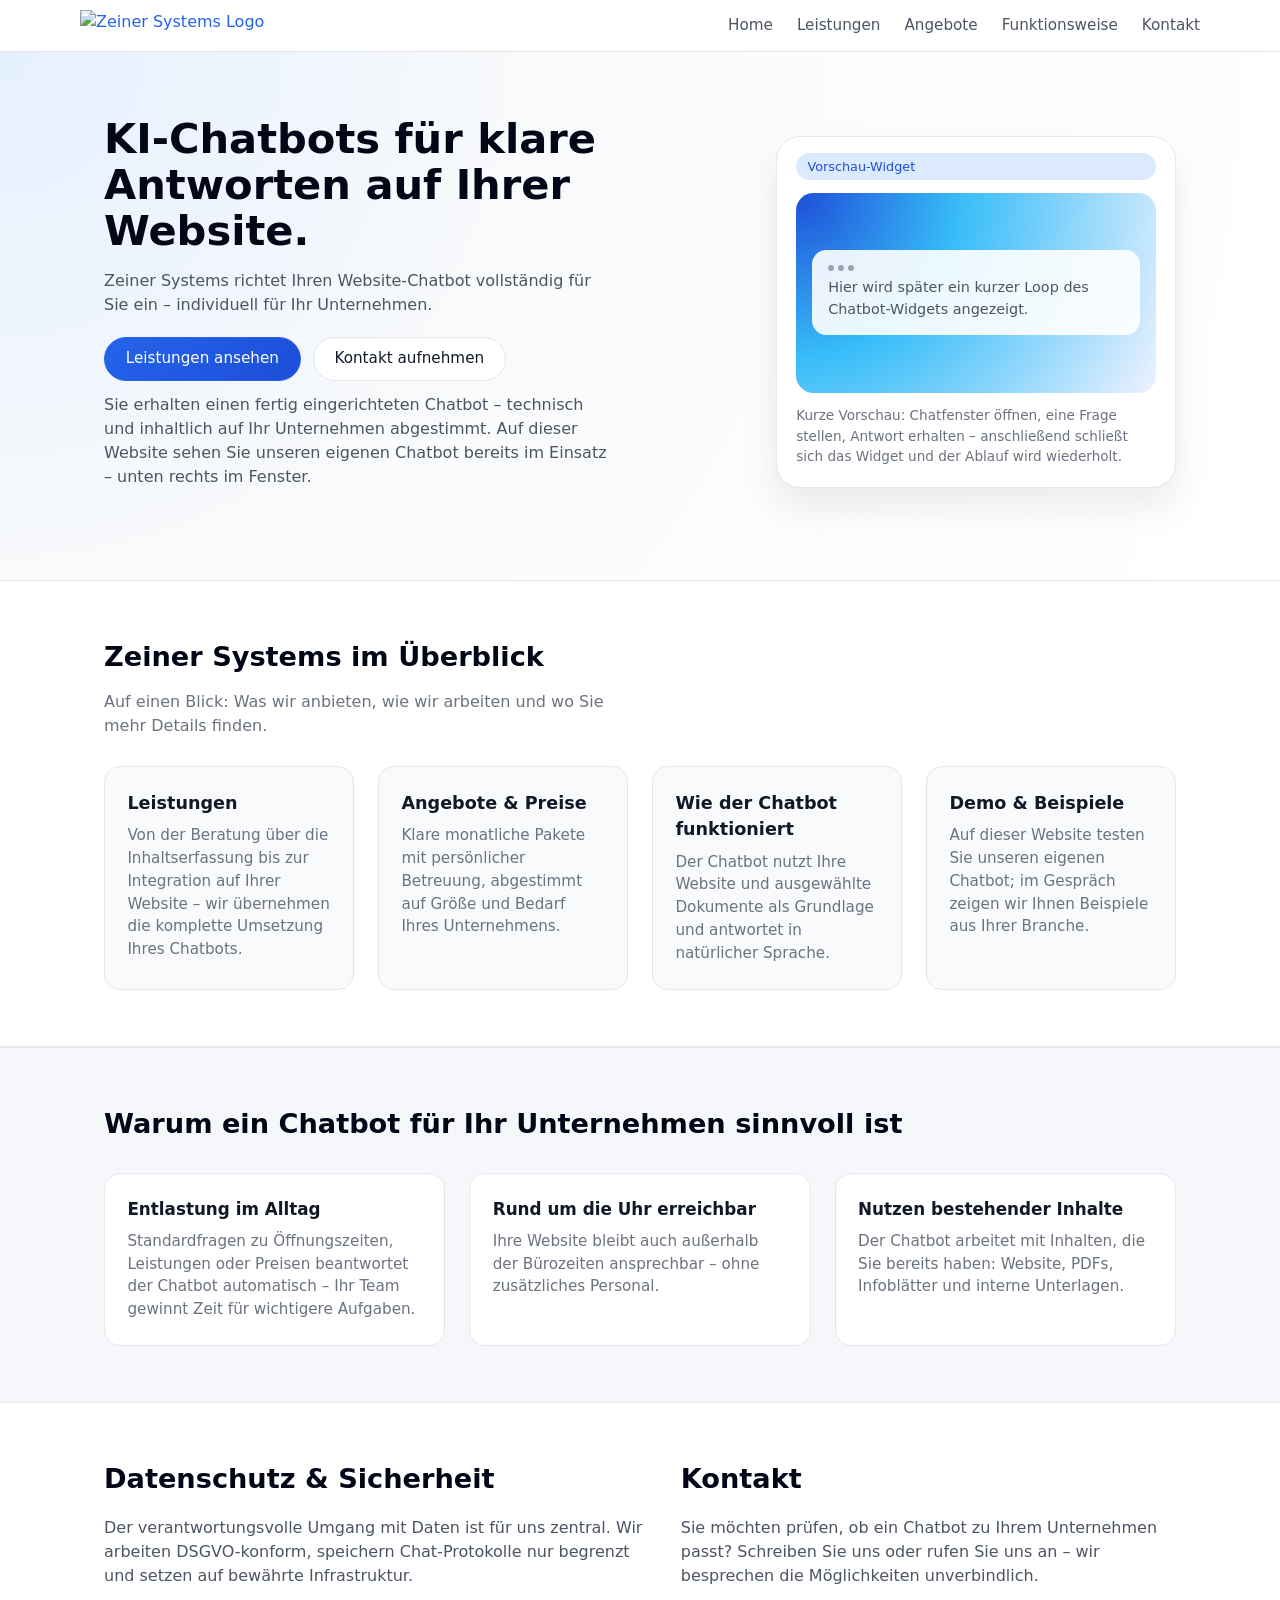
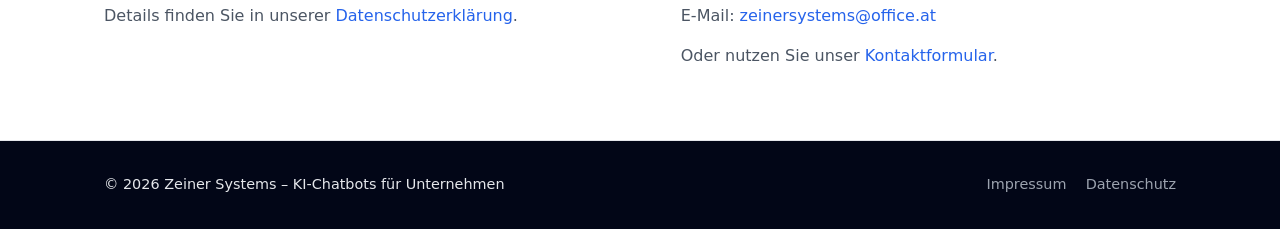
==== index.html @ 690d9cce "update" ====
<!DOCTYPE html>
<html lang="de">
<head>
  <meta charset="UTF-8" />
  <title>Zeiner Systems – KI-Chatbots für Unternehmen</title>
  <meta name="viewport" content="width=device-width, initial-scale=1" />
  <meta
    name="description"
    content="Zeiner Systems entwickelt und betreut individuelle KI-Chatbots für Unternehmen – von der Analyse Ihrer Inhalte bis zur Integration auf Ihrer Website."
  />
  <link rel="stylesheet" href="style.css" />
</head>
<body>
  <!-- Header / Navigation -->
  <header class="site-header">
    <div class="container header-inner">
      <div class="logo">
        <a href="index.html">
          <img
            src="assets/logo-zeiner-systems.png"
            alt="Zeiner Systems Logo"
            class="logo-image"
          />
        </a>
      </div>
      <nav class="main-nav">
        <a href="index.html">Home</a>
        <a href="leistungen.html">Leistungen</a>
        <a href="angebote.html">Angebote</a>
        <a href="funktionsweise.html">Funktionsweise</a>
        <a href="kontakt.html">Kontakt</a>
      </nav>
    </div>
  </header>

  <main>
    <!-- Hero-Bereich: Text links, Video-Platzhalter rechts -->
    <section class="hero">
      <div class="container hero-inner">
        <div class="hero-text">
          <h1>KI-Chatbots für klare Antworten auf Ihrer Website.</h1>
          <p>
            Zeiner Systems richtet Ihren Website-Chatbot vollständig für Sie ein – individuell für Ihr Unternehmen.
          </p>
          <div class="hero-actions">
            <a href="leistungen.html" class="btn btn-primary">Leistungen ansehen</a>
            <a href="kontakt.html" class="btn btn-secondary">Kontakt aufnehmen</a>
          </div>
          <p class="hero-note">
            Sie erhalten einen fertig eingerichteten Chatbot – technisch und inhaltlich auf Ihr Unternehmen abgestimmt.
            Auf dieser Website sehen Sie unseren eigenen Chatbot bereits im Einsatz – unten rechts im Fenster.
          </p>
        </div>

        <!-- Rechte Seite: Karte für späteres Video / Widget-Loop -->
        <div class="hero-media">
          <div class="hero-video-card">
            <div class="hero-video-label">Vorschau-Widget</div>
            <div class="hero-video-placeholder">
              <!--
                Später kannst du diesen Platzhalter durch ein echtes Video ersetzen, z. B.:
                <video src="assets/hero-widget.mp4" autoplay muted loop playsinline></video>
              -->
              <div class="hero-video-placeholder-inner">
                <div class="hero-video-dot-row">
                  <span class="hero-video-dot"></span>
                  <span class="hero-video-dot"></span>
                  <span class="hero-video-dot"></span>
                </div>
                <p>Hier wird später ein kurzer Loop des Chatbot-Widgets angezeigt.</p>
              </div>
            </div>
            <p class="hero-video-caption">
              Kurze Vorschau: Chatfenster öffnen, eine Frage stellen, Antwort erhalten – anschließend schließt sich das
              Widget und der Ablauf wird wiederholt.
            </p>
          </div>
        </div>
      </div>
    </section>

    <!-- Kacheln / Widgets -->
    <section class="section section-tiles">
      <div class="container">
        <h2>Zeiner Systems im Überblick</h2>
        <p class="section-intro">
          Auf einen Blick: Was wir anbieten, wie wir arbeiten und wo Sie mehr Details finden.
        </p>

        <div class="tile-grid">
          <a class="tile" href="leistungen.html">
            <h3>Leistungen</h3>
            <p>
              Von der Beratung über die Inhaltserfassung bis zur Integration auf Ihrer Website –
              wir übernehmen die komplette Umsetzung Ihres Chatbots.
            </p>
          </a>

          <a class="tile" href="angebote.html">
            <h3>Angebote &amp; Preise</h3>
            <p>
              Klare monatliche Pakete mit persönlicher Betreuung, abgestimmt auf Größe und Bedarf Ihres Unternehmens.
            </p>
          </a>

          <a class="tile" href="funktionsweise.html">
            <h3>Wie der Chatbot funktioniert</h3>
            <p>
              Der Chatbot nutzt Ihre Website und ausgewählte Dokumente als Grundlage und antwortet in natürlicher Sprache.
            </p>
          </a>

          <a class="tile" href="funktionsweise.html#demo">
            <h3>Demo &amp; Beispiele</h3>
            <p>
              Auf dieser Website testen Sie unseren eigenen Chatbot; im Gespräch zeigen wir Ihnen Beispiele aus Ihrer Branche.
            </p>
          </a>
        </div>
      </div>
    </section>

    <!-- Warum ein Chatbot? -->
    <section class="section section-soft">
      <div class="container">
        <h2>Warum ein Chatbot für Ihr Unternehmen sinnvoll ist</h2>
        <div class="benefits">
          <div class="benefit">
            <h3>Entlastung im Alltag</h3>
            <p>
              Standardfragen zu Öffnungszeiten, Leistungen oder Preisen beantwortet der Chatbot automatisch –
              Ihr Team gewinnt Zeit für wichtigere Aufgaben.
            </p>
          </div>
          <div class="benefit">
            <h3>Rund um die Uhr erreichbar</h3>
            <p>
              Ihre Website bleibt auch außerhalb der Bürozeiten ansprechbar – ohne zusätzliches Personal.
            </p>
          </div>
          <div class="benefit">
            <h3>Nutzen bestehender Inhalte</h3>
            <p>
              Der Chatbot arbeitet mit Inhalten, die Sie bereits haben: Website, PDFs, Infoblätter und interne Unterlagen.
            </p>
          </div>
        </div>
      </div>
    </section>

    <!-- Datenschutz-Teaser & Kontakt-Hinweis -->
    <section class="section section-alt">
      <div class="container two-column">
        <div>
          <h2>Datenschutz &amp; Sicherheit</h2>
          <p>
            Der verantwortungsvolle Umgang mit Daten ist für uns zentral. Wir arbeiten DSGVO-konform,
            speichern Chat-Protokolle nur begrenzt und setzen auf bewährte Infrastruktur.
          </p>
          <p>
            Details finden Sie in unserer <a href="datenschutz.html">Datenschutzerklärung</a>.
          </p>
        </div>
        <div>
          <h2>Kontakt</h2>
          <p>
            Sie möchten prüfen, ob ein Chatbot zu Ihrem Unternehmen passt?
            Schreiben Sie uns oder rufen Sie uns an – wir besprechen die Möglichkeiten unverbindlich.
          </p>
          <p>
            E-Mail: <a href="mailto:zeinersystems@office.at">zeinersystems@office.at</a><br />
            <!-- Telefonnummer kannst du später ergänzen -->
          </p>
          <p>
            Oder nutzen Sie unser <a href="kontakt.html">Kontaktformular</a>.
          </p>
        </div>
      </div>
    </section>
  </main>

  <!-- Footer -->
  <footer class="site-footer">
    <div class="container footer-inner">
      <div class="footer-left">
        <p>© <span id="year"></span> Zeiner Systems – KI-Chatbots für Unternehmen</p>
      </div>
      <div class="footer-right">
        <a href="impressum.html">Impressum</a>
        <a href="datenschutz.html">Datenschutz</a>
      </div>
    </div>
    <script>
      // Aktuelles Jahr im Footer
      document.getElementById("year").textContent = new Date().getFullYear();
    </script>
  </footer>
</body>
</html>
---- style.css ----
/* Grund-Setup / Reset light */
*,
*::before,
*::after {
  box-sizing: border-box;
}

html {
  scroll-behavior: smooth;
}

body {
  margin: 0;
  font-family: system-ui, -apple-system, BlinkMacSystemFont, "Segoe UI", sans-serif;
  color: #0f172a; /* sehr dunkles Blau-Grau */
  background-color: #ffffff;
  line-height: 1.5;
}

/* Links allgemein */
a {
  color: #2563eb;
  text-decoration: none;
}

a:hover {
  text-decoration: underline;
}

/* Container für zentrierten Inhalt */
.container {
  max-width: 1120px;
  margin: 0 auto;
  padding: 0 1.5rem;
}

/* Header / Navigation */
.site-header {
  background-color: #ffffff;
  border-bottom: 1px solid #e5e7eb;
  position: sticky;
  top: 0;
  z-index: 20;
}

.header-inner {
  display: flex;
  align-items: center;
  justify-content: space-between;
  padding: 0.6rem 0;
}

.logo a {
  display: inline-flex;
  align-items: center;
  text-decoration: none;
}

.logo-image {
  height: 32px;
  display: block;
}

.main-nav {
  display: flex;
  gap: 1.5rem;
  font-size: 0.95rem;
  flex-wrap: wrap;
  justify-content: flex-end;
}

.main-nav a {
  color: #4b5563;
  font-weight: 500;
}

.main-nav a:hover {
  color: #111827;
}

/* Hero-Bereich */
.hero {
  background: radial-gradient(circle at top left, #e5f0ff 0%, #f9fafb 40%, #ffffff 100%);
  padding: 4rem 0 4.5rem;
  border-bottom: 1px solid #e5e7eb;
}

.hero-inner {
  display: flex;
  align-items: center;
  justify-content: space-between;
  gap: 3rem;
}

.hero-text {
  flex: 1;
  max-width: 560px;
}

.hero-text h1 {
  font-size: 2.6rem;
  line-height: 1.1;
  margin: 0 0 1rem;
  color: #020617;
}

.hero-text p {
  margin: 0 0 1.2rem;
  font-size: 1rem;
  color: #4b5563;
}

.hero-actions {
  display: flex;
  flex-wrap: wrap;
  gap: 0.75rem;
  margin-bottom: 0.75rem;
}

.hero-note {
  font-size: 0.9rem;
  color: #6b7280;
  max-width: 32rem;
}

/* Hero: rechte Seite (Video-Karte) */
.hero-media {
  flex: 1;
  display: flex;
  justify-content: flex-end;
}

.hero-video-card {
  width: 100%;
  max-width: 400px;
  border-radius: 1.5rem;
  border: 1px solid #e5e7eb;
  background: #ffffff;
  box-shadow: 0 18px 35px rgba(15, 23, 42, 0.08);
  padding: 1rem 1.2rem 1.3rem;
  display: flex;
  flex-direction: column;
  gap: 0.8rem;
}

.hero-video-label {
  display: inline-flex;
  align-items: center;
  padding: 0.25rem 0.7rem;
  border-radius: 999px;
  font-size: 0.8rem;
  font-weight: 500;
  background: #dbeafe;
  color: #1d4ed8;
}

.hero-video-placeholder {
  border-radius: 1.1rem;
  background: radial-gradient(circle at top left, #1d4ed8, #38bdf8 40%, #eef2ff 100%);
  padding: 1rem;
  min-height: 200px;
  display: flex;
  align-items: center;
  justify-content: center;
}

.hero-video-placeholder-inner {
  background-color: rgba(255, 255, 255, 0.9);
  border-radius: 0.9rem;
  padding: 0.9rem 1rem;
  max-width: 100%;
}

.hero-video-placeholder-inner p {
  margin: 0.4rem 0 0;
  font-size: 0.9rem;
  color: #4b5563;
}

.hero-video-dot-row {
  display: flex;
  gap: 0.25rem;
}

.hero-video-dot {
  width: 6px;
  height: 6px;
  border-radius: 999px;
  background-color: #9ca3af;
}

.hero-video-caption {
  margin: 0;
  font-size: 0.85rem;
  color: #6b7280;
}

/* Buttons */
.btn {
  display: inline-flex;
  align-items: center;
  justify-content: center;
  padding: 0.6rem 1.3rem;
  border-radius: 999px;
  font-size: 0.95rem;
  font-weight: 500;
  border: 1px solid transparent;
  cursor: pointer;
  white-space: nowrap;
}

.btn-primary {
  background: linear-gradient(135deg, #2563eb, #1d4ed8);
  color: #ffffff;
  border-color: #2563eb;
}

.btn-primary:hover {
  background: linear-gradient(135deg, #1d4ed8, #1e40af);
  border-color: #1d4ed8;
}

.btn-secondary {
  background-color: #ffffff;
  color: #111827;
  border-color: #e5e7eb;
}

.btn-secondary:hover {
  background-color: #f3f4f6;
}

/* Allgemeine Sektionen */
.section {
  padding: 3.5rem 0;
}

.section-alt {
  background-color: #ffffff;
  border-top: 1px solid #e5e7eb;
  border-bottom: 1px solid #e5e7eb;
}

.section-soft {
  background-color: #f5f7fb;
  border-top: 1px solid #e5e7eb;
}

.section h2 {
  font-size: 1.7rem;
  margin: 0 0 0.75rem;
  color: #020617;
}

.section-intro {
  margin: 0 0 1.8rem;
  color: #6b7280;
  max-width: 32rem;
}

/* Kachel-Grid (Übersicht auf Home) */
.section-tiles {
  background-color: #ffffff;
  border-bottom: 1px solid #e5e7eb;
}

.tile-grid {
  display: grid;
  grid-template-columns: repeat(auto-fit, minmax(230px, 1fr));
  gap: 1.5rem;
}

.tile {
  display: block;
  padding: 1.4rem 1.4rem 1.5rem;
  background-color: #f9fafb;
  border-radius: 1rem;
  border: 1px solid #e5e7eb;
  text-decoration: none;
  color: inherit;
  transition:
    transform 0.12s ease-out,
    box-shadow 0.12s ease-out,
    border-color 0.12s ease-out,
    background-color 0.12s ease-out;
}

.tile h3 {
  margin: 0 0 0.5rem;
  font-size: 1.1rem;
  color: #111827;
}

.tile p {
  margin: 0;
  font-size: 0.95rem;
  color: #6b7280;
}

.tile:hover {
  transform: translateY(-2px);
  box-shadow: 0 12px 25px rgba(15, 23, 42, 0.06);
  border-color: #bfdbfe;
  background-color: #ffffff;
}

/* Vorteile / Benefits */
.benefits {
  display: grid;
  grid-template-columns: repeat(auto-fit, minmax(230px, 1fr));
  gap: 1.5rem;
  margin-top: 1.8rem;
}

.benefit {
  padding: 1.4rem 1.4rem 1.5rem;
  background-color: #ffffff;
  border-radius: 1rem;
  border: 1px solid #e5e7eb;
}

.benefit h3 {
  margin: 0 0 0.5rem;
  font-size: 1.05rem;
  color: #111827;
}

.benefit p {
  margin: 0;
  font-size: 0.95rem;
  color: #6b7280;
}

/* Zwei-Spalten-Layout (Datenschutz / Kontakt) */
.two-column {
  display: grid;
  grid-template-columns: minmax(0, 1.1fr) minmax(0, 1fr);
  gap: 2rem;
}

.two-column p {
  color: #4b5563;
}

/* Footer */
.site-footer {
  background-color: #020617;
  color: #e5e7eb;
  padding: 1.2rem 0;
  font-size: 0.9rem;
}

.footer-inner {
  display: flex;
  align-items: center;
  justify-content: space-between;
  gap: 1rem;
}

.footer-right {
  display: flex;
  gap: 1.2rem;
}

.footer-right a {
  color: #9ca3af;
}

.footer-right a:hover {
  color: #ffffff;
}

/* Responsiveness */
@media (max-width: 900px) {
  .header-inner {
    flex-direction: column;
    align-items: flex-start;
    gap: 0.5rem;
  }

  .main-nav {
    justify-content: flex-start;
    gap: 1rem;
    font-size: 0.9rem;
  }

  .hero-inner {
    flex-direction: column;
    align-items: flex-start;
  }

  .hero-media {
    width: 100%;
    justify-content: flex-start;
  }

  .hero-video-card {
    max-width: 100%;
  }
}

@media (max-width: 640px) {
  .hero {
    padding: 3rem 0 3.2rem;
  }

  .hero-text h1 {
    font-size: 2rem;
  }

  .site-footer {
    text-align: left;
  }

  .footer-inner {
    flex-direction: column;
    align-items: flex-start;
  }
}
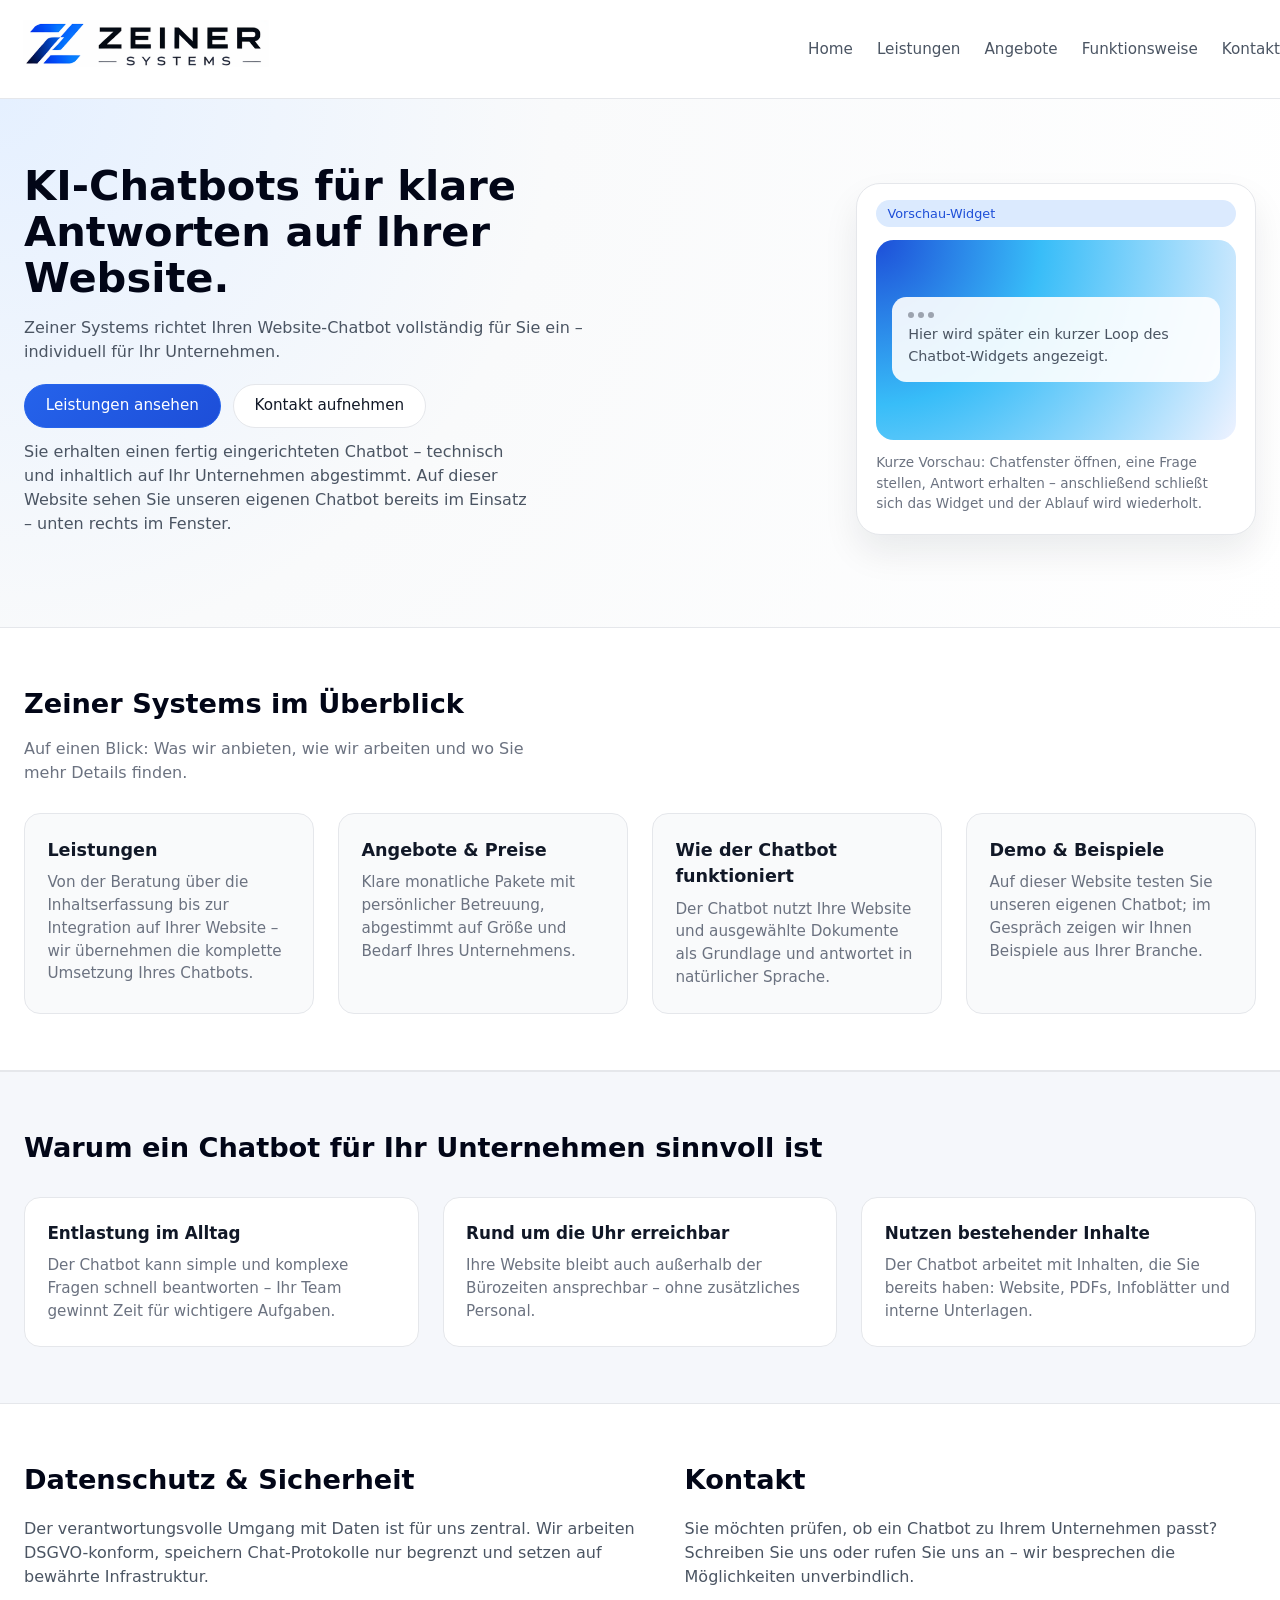
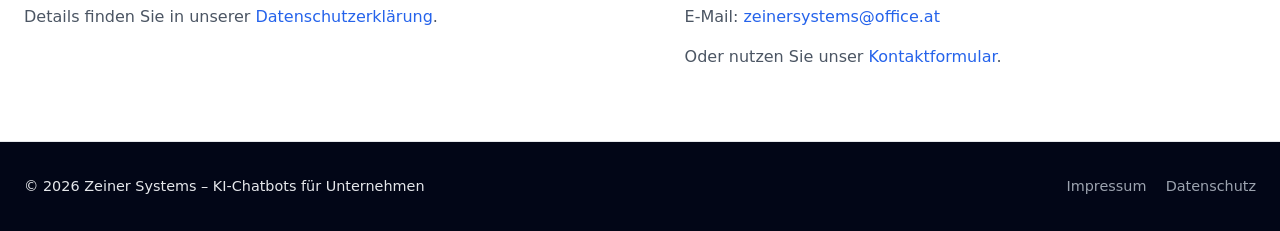
==== commit 04e002f5: "update" ====
--- a/index.html
+++ b/index.html
@@ -128,7 +128,7 @@
           <div class="benefit">
             <h3>Entlastung im Alltag</h3>
             <p>
-              Standardfragen zu Öffnungszeiten, Leistungen oder Preisen beantwortet der Chatbot automatisch –
+              Der Chatbot kann simple und komplexe Fragen schnell beantworten –
               Ihr Team gewinnt Zeit für wichtigere Aufgaben.
             </p>
           </div>
--- a/style.css
+++ b/style.css
@@ -29,7 +29,7 @@
 
 /* Container für zentrierten Inhalt */
 .container {
-  max-width: 1120px;
+  max-width: 1280px;
   margin: 0 auto;
   padding: 0 1.5rem;
 }
@@ -56,8 +56,13 @@
   text-decoration: none;
 }
 
+/* Logo-Position: hier kannst du bei Bedarf noch nachjustieren, z.B. margin-left: -8px; */
+.logo {
+  margin-left: 0;
+}
+
 .logo-image {
-  height: 32px;
+  height: 72px;
   display: block;
 }
 
@@ -78,7 +83,7 @@
   color: #111827;
 }
 
-/* Hero-Bereich */
+/* Hero-Bereich Startseite */
 .hero {
   background: radial-gradient(circle at top left, #e5f0ff 0%, #f9fafb 40%, #ffffff 100%);
   padding: 4rem 0 4.5rem;
@@ -193,6 +198,39 @@
   margin: 0;
   font-size: 0.85rem;
   color: #6b7280;
+}
+
+/* Page-Hero für Unterseiten (z.B. Leistungen) */
+.page-hero {
+  background: radial-gradient(circle at top left, #e5f0ff 0%, #f9fafb 45%, #ffffff 100%);
+  border-bottom: 1px solid #e5e7eb;
+  padding: 3rem 0 3.2rem;
+}
+
+.page-hero-inner {
+  max-width: 100%;
+}
+
+.page-eyebrow {
+  text-transform: uppercase;
+  letter-spacing: 0.08em;
+  font-size: 0.75rem;
+  font-weight: 600;
+  color: #64748b;
+  margin: 0 0 0.75rem;
+}
+
+.page-hero h1 {
+  margin: 0 0 0.9rem;
+  font-size: 2.4rem;
+  line-height: 1.2;
+  color: #020617;
+}
+
+.page-hero-text {
+  margin: 0;
+  font-size: 1rem;
+  color: #4b5563;
 }
 
 /* Buttons */
@@ -304,7 +342,77 @@
   background-color: #ffffff;
 }
 
-/* Vorteile / Benefits */
+/* Leistungen: Service-Grid */
+.service-grid {
+  display: grid;
+  grid-template-columns: repeat(auto-fit, minmax(240px, 1fr));
+  gap: 1.5rem;
+  margin-top: 1.8rem;
+}
+
+.service-card {
+  position: relative;
+  padding: 1.5rem 1.4rem 1.6rem;
+  background-color: #f9fafb;
+  border-radius: 1rem;
+  border: 1px solid #e5e7eb;
+  box-shadow: 0 12px 25px rgba(15, 23, 42, 0.04);
+}
+
+.service-card h3 {
+  margin: 0 0 0.6rem;
+  font-size: 1.1rem;
+  color: #0f172a;
+}
+
+.service-card p {
+  margin: 0;
+  font-size: 0.95rem;
+  color: #6b7280;
+}
+
+.service-pill {
+  display: inline-flex;
+  align-items: center;
+  justify-content: center;
+  padding: 0.18rem 0.7rem;
+  border-radius: 999px;
+  font-size: 0.75rem;
+  font-weight: 600;
+  letter-spacing: 0.08em;
+  text-transform: uppercase;
+  background-color: #dbeafe;
+  color: #1d4ed8;
+  margin-bottom: 0.75rem;
+}
+
+/* Card-Soft (im Moment auf Leistungen nicht genutzt, aber ggf. später nützlich) */
+.card-soft {
+  margin-top: 2rem;
+  padding: 1.6rem 1.5rem 1.7rem;
+  background-color: #f9fafb;
+  border-radius: 1rem;
+  border: 1px solid #e5e7eb;
+}
+
+.card-soft h3 {
+  margin: 0 0 0.6rem;
+  font-size: 1.1rem;
+  color: #020617;
+}
+
+.card-soft p {
+  margin: 0 0 0.6rem;
+  font-size: 0.95rem;
+  color: #4b5563;
+}
+
+.card-soft-note {
+  font-size: 0.9rem;
+  color: #6b7280;
+}
+
+/* Vorteile / Benefits (wird auf mehreren Seiten genutzt) */
 .benefits {
   display: grid;
   grid-template-columns: repeat(auto-fit, minmax(230px, 1fr));
@@ -331,7 +439,7 @@
   color: #6b7280;
 }
 
-/* Zwei-Spalten-Layout (Datenschutz / Kontakt) */
+/* Zwei-Spalten-Layout (z.B. Schnell startklar / Mehr Inhalte) */
 .two-column {
   display: grid;
   grid-template-columns: minmax(0, 1.1fr) minmax(0, 1fr);
@@ -340,6 +448,80 @@
 
 .two-column p {
   color: #4b5563;
+}
+
+/* Info-Blocks (Leistungen: Schnell startklar & mehr Inhalte) */
+.fast-grid {
+  margin-top: 1.8rem;
+}
+
+.info-block {
+  padding: 1.6rem 1.5rem 1.7rem;
+  background-color: #ffffff;
+  border-radius: 1rem;
+  border: 1px solid #e5e7eb;
+  box-shadow: 0 10px 24px rgba(15, 23, 42, 0.03);
+}
+
+.info-block h3 {
+  margin: 0 0 0.6rem;
+  font-size: 1.1rem;
+  color: #020617;
+}
+
+.info-block p {
+  margin: 0 0 0.75rem;
+  font-size: 0.95rem;
+  color: #4b5563;
+}
+
+.info-block-primary {
+  background: radial-gradient(circle at top left, #e0edff 0%, #ffffff 55%);
+  border-color: #bfdbfe;
+}
+
+.info-note {
+  margin-top: 0.4rem;
+  font-size: 0.9rem;
+  color: #6b7280;
+}
+
+/* Check-List (Häkchen-Liste) */
+.check-list {
+  list-style: none;
+  padding: 0;
+  margin: 0.2rem 0 0;
+}
+
+.check-list li {
+  position: relative;
+  padding-left: 1.5rem;
+  margin-bottom: 0.35rem;
+  font-size: 0.95rem;
+  color: #4b5563;
+}
+
+.check-list li::before {
+  content: "✔";
+  position: absolute;
+  left: 0;
+  top: 0.04rem;
+  font-size: 0.8rem;
+  color: #16a34a;
+}
+
+/* CTA-Reihe (unten auf Leistungen) */
+.cta-row {
+  display: flex;
+  align-items: center;
+  justify-content: space-between;
+  gap: 2rem;
+}
+
+.cta-actions {
+  display: flex;
+  flex-wrap: wrap;
+  gap: 0.75rem;
 }
 
 /* Footer */
@@ -397,6 +579,15 @@
   .hero-video-card {
     max-width: 100%;
   }
+
+  .two-column {
+    grid-template-columns: minmax(0, 1fr);
+  }
+
+  .cta-row {
+    flex-direction: column;
+    align-items: flex-start;
+  }
 }
 
 @media (max-width: 640px) {
@@ -408,6 +599,18 @@
     font-size: 2rem;
   }
 
+  .page-hero {
+    padding: 2.4rem 0 2.8rem;
+  }
+
+  .page-hero h1 {
+    font-size: 1.8rem;
+  }
+
+  .logo-image {
+    height: 36px; /* etwas kleiner auf Mobile */
+  }
+
   .site-footer {
     text-align: left;
   }
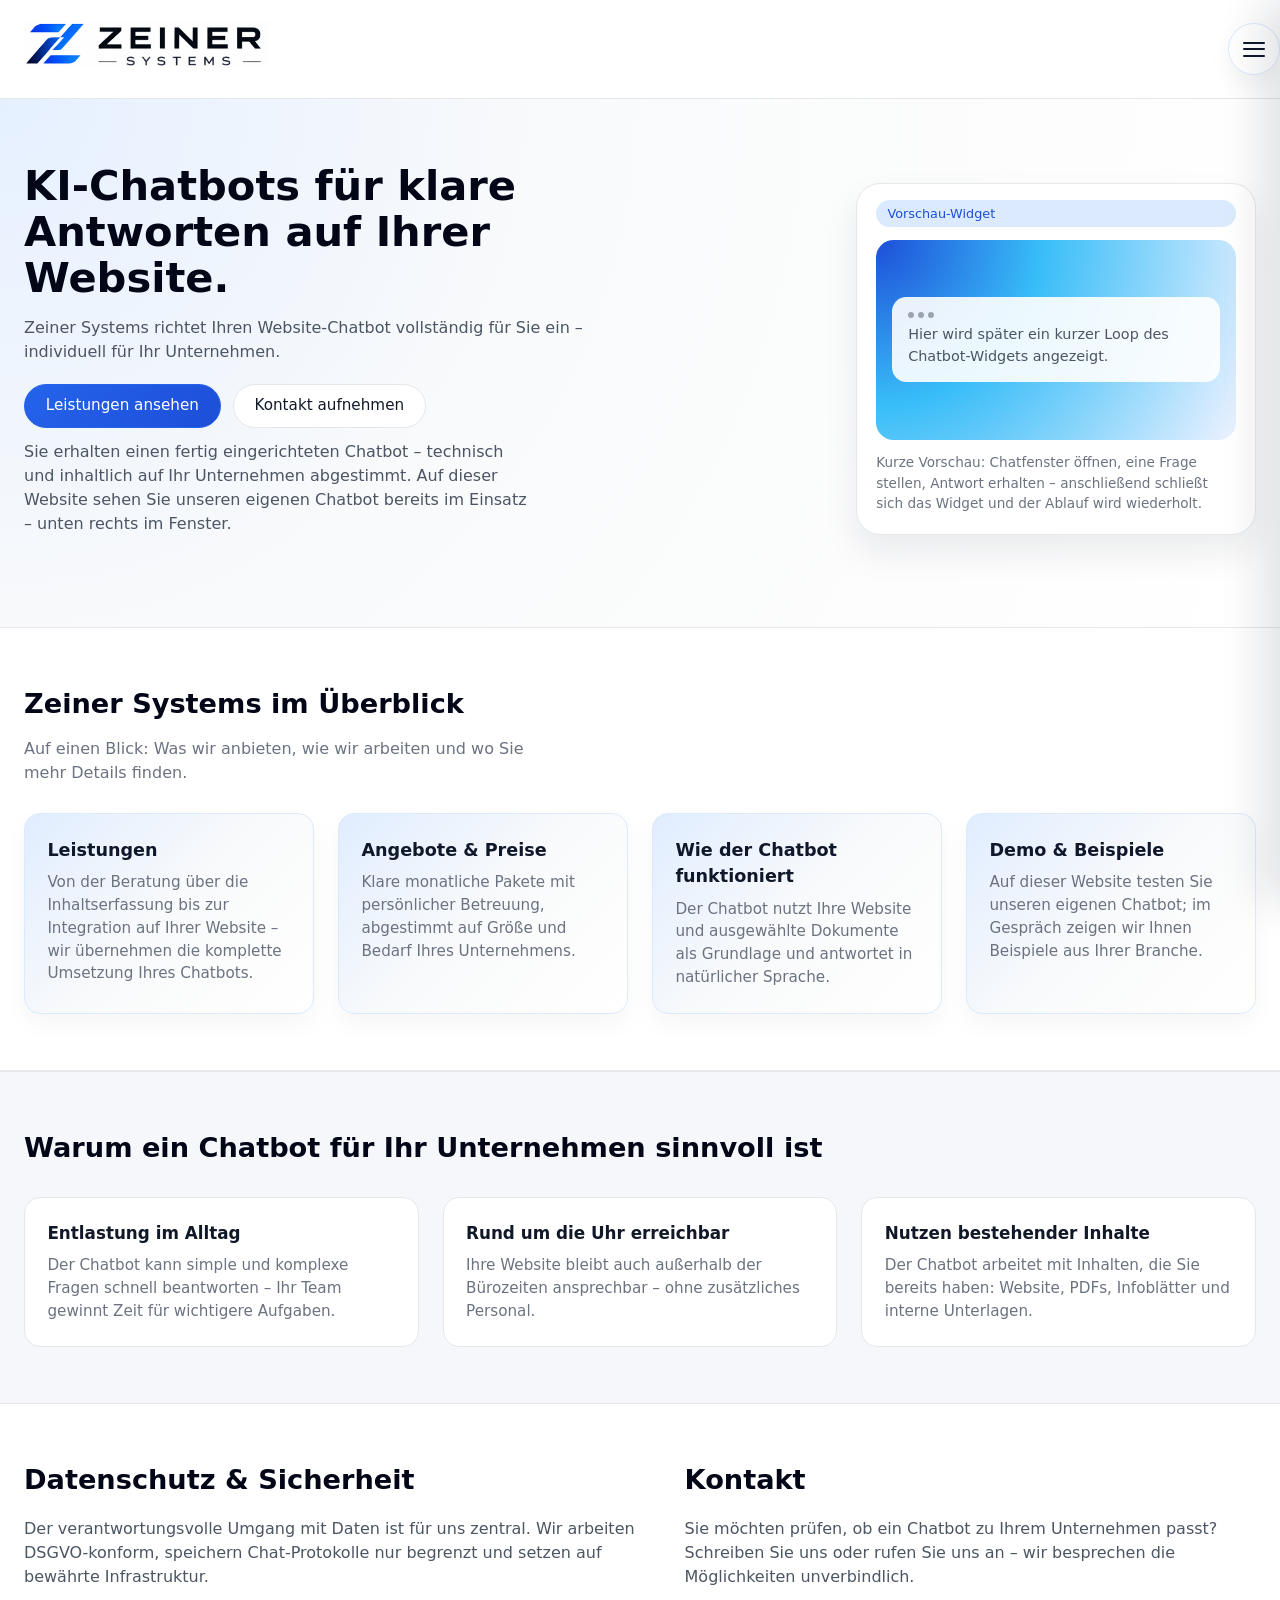
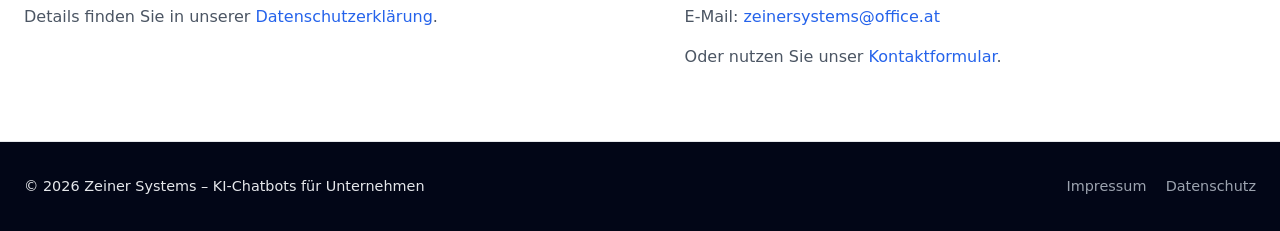
==== commit 6e6777f0: "changes" ====
--- a/index.html
+++ b/index.html
@@ -23,15 +23,53 @@
           />
         </a>
       </div>
-      <nav class="main-nav">
-        <a href="index.html">Home</a>
-        <a href="leistungen.html">Leistungen</a>
-        <a href="angebote.html">Angebote</a>
-        <a href="funktionsweise.html">Funktionsweise</a>
-        <a href="kontakt.html">Kontakt</a>
-      </nav>
+
+      <button
+        class="menu-toggle"
+        type="button"
+        aria-label="Menü öffnen"
+        aria-expanded="false"
+        aria-controls="site-drawer"
+      >
+        <span></span>
+        <span></span>
+        <span></span>
+      </button>
     </div>
   </header>
+
+  <!-- Overlay -->
+  <div class="drawer-backdrop" id="drawer-backdrop"></div>
+
+  <!-- Drawer / Seitenmenü -->
+  <aside class="site-drawer" id="site-drawer" aria-hidden="true">
+    <div class="drawer-header">
+      <p class="drawer-title">Menü</p>
+      <button class="drawer-close" type="button" aria-label="Menü schließen">
+        <span></span>
+        <span></span>
+      </button>
+    </div>
+
+    <nav class="drawer-nav">
+      <a href="index.html">Home</a>
+      <a href="leistungen.html">Leistungen</a>
+      <a href="angebote.html">Angebote</a>
+      <a href="funktionsweise.html">Funktionsweise</a>
+      <a href="kontakt.html">Kontakt</a>
+    </nav>
+
+    <div class="drawer-divider"></div>
+
+    <nav class="drawer-nav drawer-nav-secondary">
+      <a href="datenschutz.html">Datenschutz</a>
+      <a href="impressum.html">Impressum</a>
+    </nav>
+
+    <div class="drawer-cta">
+      <a href="kontakt.html" class="btn btn-primary">Gespräch anfragen</a>
+    </div>
+  </aside>
 
   <main>
     <!-- Hero-Bereich: Text links, Video-Platzhalter rechts -->
@@ -57,10 +95,6 @@
           <div class="hero-video-card">
             <div class="hero-video-label">Vorschau-Widget</div>
             <div class="hero-video-placeholder">
-              <!--
-                Später kannst du diesen Platzhalter durch ein echtes Video ersetzen, z. B.:
-                <video src="assets/hero-widget.mp4" autoplay muted loop playsinline></video>
-              -->
               <div class="hero-video-placeholder-inner">
                 <div class="hero-video-dot-row">
                   <span class="hero-video-dot"></span>
@@ -169,7 +203,6 @@
           </p>
           <p>
             E-Mail: <a href="mailto:zeinersystems@office.at">zeinersystems@office.at</a><br />
-            <!-- Telefonnummer kannst du später ergänzen -->
           </p>
           <p>
             Oder nutzen Sie unser <a href="kontakt.html">Kontaktformular</a>.
@@ -190,10 +223,11 @@
         <a href="datenschutz.html">Datenschutz</a>
       </div>
     </div>
-    <script>
-      // Aktuelles Jahr im Footer
-      document.getElementById("year").textContent = new Date().getFullYear();
-    </script>
   </footer>
+
+  <script src="script.js"></script>
+  <script>
+    document.getElementById("year").textContent = new Date().getFullYear();
+  </script>
 </body>
 </html>
--- a/style.css
+++ b/style.css
@@ -12,9 +12,10 @@
 body {
   margin: 0;
   font-family: system-ui, -apple-system, BlinkMacSystemFont, "Segoe UI", sans-serif;
-  color: #0f172a; /* sehr dunkles Blau-Grau */
+  color: #0f172a;
   background-color: #ffffff;
   line-height: 1.5;
+  overflow-x: hidden;
 }
 
 /* Links allgemein */
@@ -40,7 +41,7 @@
   border-bottom: 1px solid #e5e7eb;
   position: sticky;
   top: 0;
-  z-index: 20;
+  z-index: 40;
 }
 
 .header-inner {
@@ -56,7 +57,6 @@
   text-decoration: none;
 }
 
-/* Logo-Position: hier kannst du bei Bedarf noch nachjustieren, z.B. margin-left: -8px; */
 .logo {
   margin-left: 0;
 }
@@ -66,21 +66,162 @@
   display: block;
 }
 
-.main-nav {
-  display: flex;
-  gap: 1.5rem;
+/* Hamburger Button */
+.menu-toggle {
+  width: 52px;
+  height: 52px;
+  border-radius: 999px;
+  border: 1px solid #dbeafe;
+  background: #ffffff;
+  display: inline-flex;
+  flex-direction: column;
+  justify-content: center;
+  align-items: center;
+  gap: 0.28rem;
+  cursor: pointer;
+  box-shadow: 0 10px 24px rgba(15, 23, 42, 0.05);
+  transition:
+    transform 0.14s ease-out,
+    box-shadow 0.14s ease-out,
+    border-color 0.14s ease-out,
+    background-color 0.14s ease-out;
+}
+
+.menu-toggle:hover {
+  transform: translateY(-1px);
+  border-color: #93c5fd;
+  background-color: #f8fbff;
+  box-shadow: 0 14px 28px rgba(15, 23, 42, 0.08);
+}
+
+.menu-toggle span {
+  width: 22px;
+  height: 2px;
+  border-radius: 999px;
+  background-color: #0f172a;
+  display: block;
+}
+
+/* Drawer */
+.drawer-backdrop {
+  position: fixed;
+  inset: 0;
+  background: rgba(2, 6, 23, 0.42);
+  opacity: 0;
+  visibility: hidden;
+  transition: opacity 0.2s ease-out, visibility 0.2s ease-out;
+  z-index: 45;
+}
+
+.site-drawer {
+  position: fixed;
+  top: 0;
+  right: 0;
+  width: min(220px, 92vw);
+  height: 100vh;
+  background: #ffffff;
+  border-left: 1px solid #e5e7eb;
+  box-shadow: -18px 0 40px rgba(15, 23, 42, 0.12);
+  padding: 1.1rem 1.2rem 1.4rem;
+  transform: translateX(100%);
+  transition: transform 0.24s ease-out;
+  z-index: 50;
+  display: flex;
+  flex-direction: column;
+}
+
+body.drawer-open .drawer-backdrop {
+  opacity: 1;
+  visibility: visible;
+}
+
+body.drawer-open .site-drawer {
+  transform: translateX(0);
+}
+
+body.drawer-open {
+  overflow: hidden;
+}
+
+.drawer-header {
+  display: flex;
+  align-items: center;
+  justify-content: space-between;
+  gap: 1rem;
+  margin-bottom: 1rem;
+}
+
+.drawer-title {
+  margin: 0;
   font-size: 0.95rem;
-  flex-wrap: wrap;
-  justify-content: flex-end;
-}
-
-.main-nav a {
-  color: #4b5563;
+  font-weight: 600;
+  color: #0f172a;
+}
+
+.drawer-close {
+  width: 44px;
+  height: 44px;
+  border-radius: 999px;
+  border: 1px solid #e5e7eb;
+  background: #ffffff;
+  position: relative;
+  cursor: pointer;
+}
+
+.drawer-close span {
+  position: absolute;
+  top: 50%;
+  left: 50%;
+  width: 18px;
+  height: 2px;
+  background: #0f172a;
+  border-radius: 999px;
+}
+
+.drawer-close span:first-child {
+  transform: translate(-50%, -50%) rotate(45deg);
+}
+
+.drawer-close span:last-child {
+  transform: translate(-50%, -50%) rotate(-45deg);
+}
+
+.drawer-nav {
+  display: flex;
+  flex-direction: column;
+  gap: 0.4rem;
+}
+
+.drawer-nav a {
+  display: block;
+  padding: 0.85rem 0.95rem;
+  border-radius: 0.9rem;
+  color: #0f172a;
   font-weight: 500;
-}
-
-.main-nav a:hover {
-  color: #111827;
+  text-decoration: none;
+  background: #ffffff;
+  transition: background-color 0.14s ease-out, color 0.14s ease-out;
+}
+
+.drawer-nav a:hover {
+  background-color: #eff6ff;
+  color: #1d4ed8;
+  text-decoration: none;
+}
+
+.drawer-divider {
+  height: 1px;
+  background: #e5e7eb;
+  margin: 1rem 0;
+}
+
+.drawer-nav-secondary a {
+  color: #475569;
+}
+
+.drawer-cta {
+  margin-top: auto;
+  padding-top: 1.2rem;
 }
 
 /* Hero-Bereich Startseite */
@@ -200,7 +341,7 @@
   color: #6b7280;
 }
 
-/* Page-Hero für Unterseiten (z.B. Leistungen) */
+/* Page-Hero für Unterseiten */
 .page-hero {
   background: radial-gradient(circle at top left, #e5f0ff 0%, #f9fafb 45%, #ffffff 100%);
   border-bottom: 1px solid #e5e7eb;
@@ -208,7 +349,8 @@
 }
 
 .page-hero-inner {
-  max-width: 100%;
+  max-width: 32rem;
+  margin: 0;
 }
 
 .page-eyebrow {
@@ -256,6 +398,7 @@
 .btn-primary:hover {
   background: linear-gradient(135deg, #1d4ed8, #1e40af);
   border-color: #1d4ed8;
+  text-decoration: none;
 }
 
 .btn-secondary {
@@ -266,6 +409,7 @@
 
 .btn-secondary:hover {
   background-color: #f3f4f6;
+  text-decoration: none;
 }
 
 /* Allgemeine Sektionen */
@@ -311,22 +455,22 @@
 .tile {
   display: block;
   padding: 1.4rem 1.4rem 1.5rem;
-  background-color: #f9fafb;
   border-radius: 1rem;
-  border: 1px solid #e5e7eb;
+  border: 1px solid #dbeafe;
+  background: linear-gradient(135deg, #e0edff 0%, #f9fafb 50%, #ffffff 100%);
   text-decoration: none;
   color: inherit;
+  box-shadow: 0 10px 24px rgba(15, 23, 42, 0.04);
   transition:
-    transform 0.12s ease-out,
-    box-shadow 0.12s ease-out,
-    border-color 0.12s ease-out,
-    background-color 0.12s ease-out;
+    transform 0.14s ease-out,
+    box-shadow 0.14s ease-out,
+    border-color 0.14s ease-out;
 }
 
 .tile h3 {
   margin: 0 0 0.5rem;
   font-size: 1.1rem;
-  color: #111827;
+  color: #0f172a;
 }
 
 .tile p {
@@ -336,10 +480,11 @@
 }
 
 .tile:hover {
-  transform: translateY(-2px);
-  box-shadow: 0 12px 25px rgba(15, 23, 42, 0.06);
-  border-color: #bfdbfe;
-  background-color: #ffffff;
+  transform: translateY(-3px);
+  box-shadow: 0 16px 32px rgba(15, 23, 42, 0.1);
+  border-color: #2563eb;
+  background: linear-gradient(135deg, #dbeafe 0%, #eff6ff 50%, #ffffff 100%);
+  text-decoration: none;
 }
 
 /* Leistungen: Service-Grid */
@@ -386,7 +531,7 @@
   margin-bottom: 0.75rem;
 }
 
-/* Card-Soft (im Moment auf Leistungen nicht genutzt, aber ggf. später nützlich) */
+/* Card-Soft */
 .card-soft {
   margin-top: 2rem;
   padding: 1.6rem 1.5rem 1.7rem;
@@ -412,7 +557,7 @@
   color: #6b7280;
 }
 
-/* Vorteile / Benefits (wird auf mehreren Seiten genutzt) */
+/* Vorteile / Benefits */
 .benefits {
   display: grid;
   grid-template-columns: repeat(auto-fit, minmax(230px, 1fr));
@@ -439,7 +584,77 @@
   color: #6b7280;
 }
 
-/* Zwei-Spalten-Layout (z.B. Schnell startklar / Mehr Inhalte) */
+/* Pricing (Angebote) */
+.pricing-grid {
+  display: grid;
+  grid-template-columns: repeat(auto-fit, minmax(280px, 1fr));
+  gap: 1.5rem;
+  margin-top: 1.8rem;
+}
+
+.pricing-card {
+  position: relative;
+  padding: 1.8rem 1.6rem 1.9rem;
+  background-color: #ffffff;
+  border-radius: 1.2rem;
+  border: 1px solid #e5e7eb;
+  box-shadow: 0 16px 40px rgba(15, 23, 42, 0.05);
+  transition:
+    transform 0.16s ease-out,
+    box-shadow 0.16s ease-out,
+    border-color 0.16s ease-out,
+    background-color 0.16s ease-out;
+}
+
+.pricing-card:hover {
+  transform: translateY(-4px) scale(1.01);
+  box-shadow: 0 22px 50px rgba(15, 23, 42, 0.08);
+  border-color: #bfdbfe;
+  background: radial-gradient(circle at top left, #eff6ff 0%, #ffffff 55%);
+}
+
+.pricing-label {
+  font-size: 0.9rem;
+  font-weight: 600;
+  color: #020617;
+  margin: 0 0 0.2rem;
+}
+
+.pricing-price {
+  margin: 0.1rem 0 0.8rem;
+  font-size: 1.5rem;
+  font-weight: 600;
+  color: #020617;
+}
+
+.pricing-tagline {
+  margin: 0 0 0.6rem;
+  font-size: 0.95rem;
+  color: #6b7280;
+}
+
+.pricing-badge {
+  display: inline-flex;
+  align-items: center;
+  padding: 0.2rem 0.7rem;
+  border-radius: 999px;
+  font-size: 0.8rem;
+  font-weight: 500;
+  background: #dcfce7;
+  color: #166534;
+  margin-bottom: 0.8rem;
+}
+
+.pricing-card-pro {
+  border-color: #bfdbfe;
+}
+
+.pricing-card-pro .pricing-badge {
+  background: #dbeafe;
+  color: #1d4ed8;
+}
+
+/* Zwei-Spalten-Layout */
 .two-column {
   display: grid;
   grid-template-columns: minmax(0, 1.1fr) minmax(0, 1fr);
@@ -450,17 +665,17 @@
   color: #4b5563;
 }
 
-/* Info-Blocks (Leistungen: Schnell startklar & mehr Inhalte) */
+/* Info-Blocks */
 .fast-grid {
   margin-top: 1.8rem;
 }
 
 .info-block {
   padding: 1.6rem 1.5rem 1.7rem;
-  background-color: #ffffff;
   border-radius: 1rem;
-  border: 1px solid #e5e7eb;
-  box-shadow: 0 10px 24px rgba(15, 23, 42, 0.03);
+  border: 1px solid #dbeafe;
+  background: radial-gradient(circle at top left, #e0edff 0%, #f9fafb 45%, #ffffff 100%);
+  box-shadow: 0 10px 24px rgba(15, 23, 42, 0.04);
 }
 
 .info-block h3 {
@@ -476,8 +691,8 @@
 }
 
 .info-block-primary {
-  background: radial-gradient(circle at top left, #e0edff 0%, #ffffff 55%);
   border-color: #bfdbfe;
+  background: radial-gradient(circle at top left, #dbeafe 0%, #eff6ff 45%, #ffffff 100%);
 }
 
 .info-note {
@@ -486,7 +701,7 @@
   color: #6b7280;
 }
 
-/* Check-List (Häkchen-Liste) */
+/* Check-List */
 .check-list {
   list-style: none;
   padding: 0;
@@ -510,7 +725,7 @@
   color: #16a34a;
 }
 
-/* CTA-Reihe (unten auf Leistungen) */
+/* CTA-Reihe */
 .cta-row {
   display: flex;
   align-items: center;
@@ -554,16 +769,8 @@
 
 /* Responsiveness */
 @media (max-width: 900px) {
-  .header-inner {
-    flex-direction: column;
-    align-items: flex-start;
-    gap: 0.5rem;
-  }
-
-  .main-nav {
-    justify-content: flex-start;
-    gap: 1rem;
-    font-size: 0.9rem;
+  .logo-image {
+    height: 54px;
   }
 
   .hero-inner {
@@ -608,7 +815,12 @@
   }
 
   .logo-image {
-    height: 36px; /* etwas kleiner auf Mobile */
+    height: 42px;
+  }
+
+  .menu-toggle {
+    width: 48px;
+    height: 48px;
   }
 
   .site-footer {
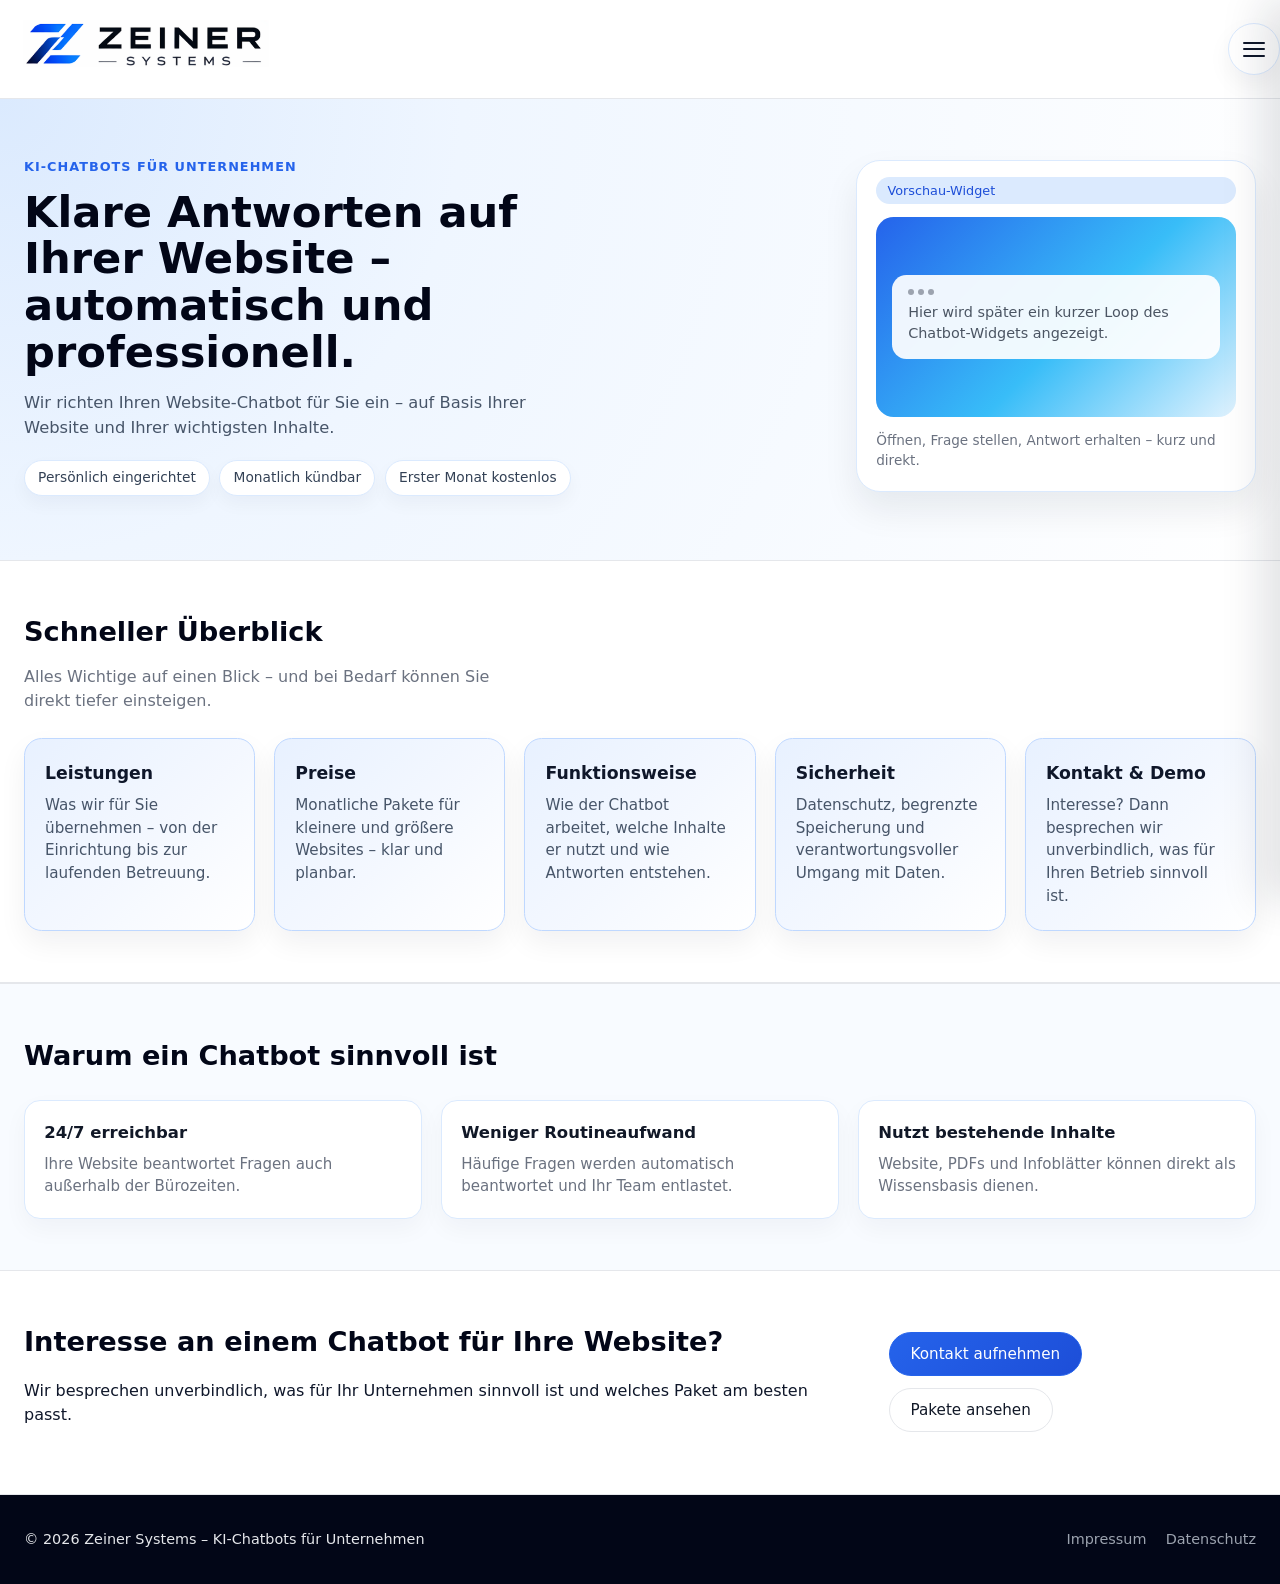
==== commit 6ec58750: "fix" ====
--- a/index.html
+++ b/index.html
@@ -72,25 +72,25 @@
   </aside>
 
   <main>
-    <!-- Hero-Bereich: Text links, Video-Platzhalter rechts -->
+    <!-- Hero -->
     <section class="hero">
       <div class="container hero-inner">
         <div class="hero-text">
-          <h1>KI-Chatbots für klare Antworten auf Ihrer Website.</h1>
-          <p>
-            Zeiner Systems richtet Ihren Website-Chatbot vollständig für Sie ein – individuell für Ihr Unternehmen.
+          <p class="hero-eyebrow">KI-Chatbots für Unternehmen</p>
+          <h1>Klare Antworten auf Ihrer Website – automatisch und professionell.</h1>
+          <p class="hero-lead">
+            Wir richten Ihren Website-Chatbot für Sie ein – auf Basis Ihrer Website und Ihrer wichtigsten Inhalte.
           </p>
-          <div class="hero-actions">
-            <a href="leistungen.html" class="btn btn-primary">Leistungen ansehen</a>
-            <a href="kontakt.html" class="btn btn-secondary">Kontakt aufnehmen</a>
-          </div>
-          <p class="hero-note">
-            Sie erhalten einen fertig eingerichteten Chatbot – technisch und inhaltlich auf Ihr Unternehmen abgestimmt.
-            Auf dieser Website sehen Sie unseren eigenen Chatbot bereits im Einsatz – unten rechts im Fenster.
-          </p>
-        </div>
-
-        <!-- Rechte Seite: Karte für späteres Video / Widget-Loop -->
+
+         
+
+          <div class="hero-badges">
+            <span class="hero-badge">Persönlich eingerichtet</span>
+            <span class="hero-badge">Monatlich kündbar</span>
+            <span class="hero-badge">Erster Monat kostenlos</span>
+          </div>
+        </div>
+
         <div class="hero-media">
           <div class="hero-video-card">
             <div class="hero-video-label">Vorschau-Widget</div>
@@ -105,108 +105,83 @@
               </div>
             </div>
             <p class="hero-video-caption">
-              Kurze Vorschau: Chatfenster öffnen, eine Frage stellen, Antwort erhalten – anschließend schließt sich das
-              Widget und der Ablauf wird wiederholt.
+              Öffnen, Frage stellen, Antwort erhalten – kurz und direkt.
             </p>
           </div>
         </div>
       </div>
     </section>
 
-    <!-- Kacheln / Widgets -->
+    <!-- Kacheln -->
     <section class="section section-tiles">
       <div class="container">
-        <h2>Zeiner Systems im Überblick</h2>
+        <h2>Schneller Überblick</h2>
         <p class="section-intro">
-          Auf einen Blick: Was wir anbieten, wie wir arbeiten und wo Sie mehr Details finden.
+          Alles Wichtige auf einen Blick – und bei Bedarf können Sie direkt tiefer einsteigen.
         </p>
 
-        <div class="tile-grid">
-          <a class="tile" href="leistungen.html">
+        <div class="tile-grid tile-grid-strong">
+          <a class="tile tile-strong tile-blue" href="leistungen.html">
             <h3>Leistungen</h3>
-            <p>
-              Von der Beratung über die Inhaltserfassung bis zur Integration auf Ihrer Website –
-              wir übernehmen die komplette Umsetzung Ihres Chatbots.
-            </p>
-          </a>
-
-          <a class="tile" href="angebote.html">
-            <h3>Angebote &amp; Preise</h3>
-            <p>
-              Klare monatliche Pakete mit persönlicher Betreuung, abgestimmt auf Größe und Bedarf Ihres Unternehmens.
-            </p>
-          </a>
-
-          <a class="tile" href="funktionsweise.html">
-            <h3>Wie der Chatbot funktioniert</h3>
-            <p>
-              Der Chatbot nutzt Ihre Website und ausgewählte Dokumente als Grundlage und antwortet in natürlicher Sprache.
-            </p>
-          </a>
-
-          <a class="tile" href="funktionsweise.html#demo">
-            <h3>Demo &amp; Beispiele</h3>
-            <p>
-              Auf dieser Website testen Sie unseren eigenen Chatbot; im Gespräch zeigen wir Ihnen Beispiele aus Ihrer Branche.
-            </p>
-          </a>
-        </div>
-      </div>
-    </section>
-
-    <!-- Warum ein Chatbot? -->
+            <p>Was wir für Sie übernehmen – von der Einrichtung bis zur laufenden Betreuung.</p>
+          </a>
+
+          <a class="tile tile-strong tile-indigo" href="angebote.html">
+            <h3>Preise</h3>
+            <p>Monatliche Pakete für kleinere und größere Websites – klar und planbar.</p>
+          </a>
+
+          <a class="tile tile-strong tile-cyan" href="funktionsweise.html">
+            <h3>Funktionsweise</h3>
+            <p>Wie der Chatbot arbeitet, welche Inhalte er nutzt und wie Antworten entstehen.</p>
+          </a>
+
+          <a class="tile tile-strong tile-slate" href="datenschutz.html">
+            <h3>Sicherheit</h3>
+            <p>Datenschutz, begrenzte Speicherung und verantwortungsvoller Umgang mit Daten.</p>
+          </a>
+
+          <a class="tile tile-strong tile-sky" href="kontakt.html">
+            <h3>Kontakt &amp; Demo</h3>
+            <p>Interesse? Dann besprechen wir unverbindlich, was für Ihren Betrieb sinnvoll ist.</p>
+          </a>
+        </div>
+      </div>
+    </section>
+
+    <!-- Nutzenblock -->
     <section class="section section-soft">
       <div class="container">
-        <h2>Warum ein Chatbot für Ihr Unternehmen sinnvoll ist</h2>
-        <div class="benefits">
+        <h2>Warum ein Chatbot sinnvoll ist</h2>
+        <div class="benefits benefits-compact">
           <div class="benefit">
-            <h3>Entlastung im Alltag</h3>
-            <p>
-              Der Chatbot kann simple und komplexe Fragen schnell beantworten –
-              Ihr Team gewinnt Zeit für wichtigere Aufgaben.
-            </p>
+            <h3>24/7 erreichbar</h3>
+            <p>Ihre Website beantwortet Fragen auch außerhalb der Bürozeiten.</p>
           </div>
           <div class="benefit">
-            <h3>Rund um die Uhr erreichbar</h3>
-            <p>
-              Ihre Website bleibt auch außerhalb der Bürozeiten ansprechbar – ohne zusätzliches Personal.
-            </p>
+            <h3>Weniger Routineaufwand</h3>
+            <p>Häufige Fragen werden automatisch beantwortet und Ihr Team entlastet.</p>
           </div>
           <div class="benefit">
-            <h3>Nutzen bestehender Inhalte</h3>
-            <p>
-              Der Chatbot arbeitet mit Inhalten, die Sie bereits haben: Website, PDFs, Infoblätter und interne Unterlagen.
-            </p>
-          </div>
-        </div>
-      </div>
-    </section>
-
-    <!-- Datenschutz-Teaser & Kontakt-Hinweis -->
-    <section class="section section-alt">
-      <div class="container two-column">
+            <h3>Nutzt bestehende Inhalte</h3>
+            <p>Website, PDFs und Infoblätter können direkt als Wissensbasis dienen.</p>
+          </div>
+        </div>
+      </div>
+    </section>
+
+    <!-- CTA -->
+    <section class="section section-alt home-cta-section">
+      <div class="container home-cta">
         <div>
-          <h2>Datenschutz &amp; Sicherheit</h2>
+          <h2>Interesse an einem Chatbot für Ihre Website?</h2>
           <p>
-            Der verantwortungsvolle Umgang mit Daten ist für uns zentral. Wir arbeiten DSGVO-konform,
-            speichern Chat-Protokolle nur begrenzt und setzen auf bewährte Infrastruktur.
+            Wir besprechen unverbindlich, was für Ihr Unternehmen sinnvoll ist und welches Paket am besten passt.
           </p>
-          <p>
-            Details finden Sie in unserer <a href="datenschutz.html">Datenschutzerklärung</a>.
-          </p>
-        </div>
-        <div>
-          <h2>Kontakt</h2>
-          <p>
-            Sie möchten prüfen, ob ein Chatbot zu Ihrem Unternehmen passt?
-            Schreiben Sie uns oder rufen Sie uns an – wir besprechen die Möglichkeiten unverbindlich.
-          </p>
-          <p>
-            E-Mail: <a href="mailto:zeinersystems@office.at">zeinersystems@office.at</a><br />
-          </p>
-          <p>
-            Oder nutzen Sie unser <a href="kontakt.html">Kontaktformular</a>.
-          </p>
+        </div>
+        <div class="cta-actions">
+          <a href="kontakt.html" class="btn btn-primary">Kontakt aufnehmen</a>
+          <a href="angebote.html" class="btn btn-secondary">Pakete ansehen</a>
         </div>
       </div>
     </section>
--- a/style.css
+++ b/style.css
@@ -28,14 +28,14 @@
   text-decoration: underline;
 }
 
-/* Container für zentrierten Inhalt */
+/* Container */
 .container {
   max-width: 1280px;
   margin: 0 auto;
   padding: 0 1.5rem;
 }
 
-/* Header / Navigation */
+/* Header */
 .site-header {
   background-color: #ffffff;
   border-bottom: 1px solid #e5e7eb;
@@ -66,7 +66,7 @@
   display: block;
 }
 
-/* Hamburger Button */
+/* Hamburger */
 .menu-toggle {
   width: 52px;
   height: 52px;
@@ -224,10 +224,10 @@
   padding-top: 1.2rem;
 }
 
-/* Hero-Bereich Startseite */
+/* Hero */
 .hero {
-  background: radial-gradient(circle at top left, #e5f0ff 0%, #f9fafb 40%, #ffffff 100%);
-  padding: 4rem 0 4.5rem;
+  background: radial-gradient(circle at top left, #dbeafe 0%, #eff6ff 34%, #ffffff 100%);
+  padding: 3.6rem 0 4rem;
   border-bottom: 1px solid #e5e7eb;
 }
 
@@ -243,33 +243,60 @@
   max-width: 560px;
 }
 
+.hero-eyebrow {
+  margin: 0 0 0.8rem;
+  font-size: 0.8rem;
+  font-weight: 600;
+  letter-spacing: 0.08em;
+  text-transform: uppercase;
+  color: #2563eb;
+}
+
 .hero-text h1 {
-  font-size: 2.6rem;
-  line-height: 1.1;
+  font-size: 2.7rem;
+  line-height: 1.08;
   margin: 0 0 1rem;
   color: #020617;
 }
 
-.hero-text p {
+.hero-lead {
   margin: 0 0 1.2rem;
-  font-size: 1rem;
-  color: #4b5563;
+  font-size: 1.02rem;
+  color: #475569;
+  max-width: 34rem;
 }
 
 .hero-actions {
   display: flex;
   flex-wrap: wrap;
   gap: 0.75rem;
-  margin-bottom: 0.75rem;
-}
-
-.hero-note {
-  font-size: 0.9rem;
-  color: #6b7280;
-  max-width: 32rem;
-}
-
-/* Hero: rechte Seite (Video-Karte) */
+  margin-bottom: 1rem;
+}
+
+.hero-badges {
+  display: flex;
+  flex-wrap: wrap;
+  gap: 0.6rem;
+}
+
+.hero-badges-top {
+  margin-top: 0.25rem;
+}
+
+.hero-badge {
+  display: inline-flex;
+  align-items: center;
+  padding: 0.42rem 0.82rem;
+  border-radius: 999px;
+  background: #ffffff;
+  border: 1px solid #dbeafe;
+  color: #334155;
+  font-size: 0.86rem;
+  font-weight: 500;
+  box-shadow: 0 8px 18px rgba(15, 23, 42, 0.04);
+}
+
+/* Hero rechts */
 .hero-media {
   flex: 1;
   display: flex;
@@ -280,7 +307,7 @@
   width: 100%;
   max-width: 400px;
   border-radius: 1.5rem;
-  border: 1px solid #e5e7eb;
+  border: 1px solid #dbeafe;
   background: #ffffff;
   box-shadow: 0 18px 35px rgba(15, 23, 42, 0.08);
   padding: 1rem 1.2rem 1.3rem;
@@ -302,7 +329,7 @@
 
 .hero-video-placeholder {
   border-radius: 1.1rem;
-  background: radial-gradient(circle at top left, #1d4ed8, #38bdf8 40%, #eef2ff 100%);
+  background: linear-gradient(135deg, #2563eb 0%, #38bdf8 55%, #e0f2fe 100%);
   padding: 1rem;
   min-height: 200px;
   display: flex;
@@ -311,7 +338,7 @@
 }
 
 .hero-video-placeholder-inner {
-  background-color: rgba(255, 255, 255, 0.9);
+  background-color: rgba(255, 255, 255, 0.92);
   border-radius: 0.9rem;
   padding: 0.9rem 1rem;
   max-width: 100%;
@@ -341,7 +368,7 @@
   color: #6b7280;
 }
 
-/* Page-Hero für Unterseiten */
+/* Unterseiten */
 .page-hero {
   background: radial-gradient(circle at top left, #e5f0ff 0%, #f9fafb 45%, #ffffff 100%);
   border-bottom: 1px solid #e5e7eb;
@@ -412,9 +439,9 @@
   text-decoration: none;
 }
 
-/* Allgemeine Sektionen */
+/* Sektionen */
 .section {
-  padding: 3.5rem 0;
+  padding: 3.2rem 0;
 }
 
 .section-alt {
@@ -424,7 +451,7 @@
 }
 
 .section-soft {
-  background-color: #f5f7fb;
+  background-color: #f8fbff;
   border-top: 1px solid #e5e7eb;
 }
 
@@ -435,12 +462,12 @@
 }
 
 .section-intro {
-  margin: 0 0 1.8rem;
+  margin: 0 0 1.6rem;
   color: #6b7280;
   max-width: 32rem;
 }
 
-/* Kachel-Grid (Übersicht auf Home) */
+/* Home Tiles */
 .section-tiles {
   background-color: #ffffff;
   border-bottom: 1px solid #e5e7eb;
@@ -449,45 +476,58 @@
 .tile-grid {
   display: grid;
   grid-template-columns: repeat(auto-fit, minmax(230px, 1fr));
-  gap: 1.5rem;
+  gap: 1.2rem;
+}
+
+.tile-grid-strong {
+  grid-template-columns: repeat(auto-fit, minmax(220px, 1fr));
 }
 
 .tile {
   display: block;
-  padding: 1.4rem 1.4rem 1.5rem;
-  border-radius: 1rem;
-  border: 1px solid #dbeafe;
-  background: linear-gradient(135deg, #e0edff 0%, #f9fafb 50%, #ffffff 100%);
+  padding: 1.35rem 1.25rem 1.4rem;
+  border-radius: 1.1rem;
   text-decoration: none;
   color: inherit;
-  box-shadow: 0 10px 24px rgba(15, 23, 42, 0.04);
+  box-shadow: 0 12px 28px rgba(15, 23, 42, 0.06);
   transition:
-    transform 0.14s ease-out,
-    box-shadow 0.14s ease-out,
-    border-color 0.14s ease-out;
+    transform 0.16s ease-out,
+    box-shadow 0.16s ease-out,
+    border-color 0.16s ease-out;
+}
+
+.tile:hover {
+  transform: translateY(-4px);
+  box-shadow: 0 18px 36px rgba(15, 23, 42, 0.1);
+  text-decoration: none;
 }
 
 .tile h3 {
-  margin: 0 0 0.5rem;
-  font-size: 1.1rem;
+  margin: 0 0 0.45rem;
+  font-size: 1.08rem;
   color: #0f172a;
 }
 
 .tile p {
   margin: 0;
   font-size: 0.95rem;
-  color: #6b7280;
-}
-
-.tile:hover {
-  transform: translateY(-3px);
-  box-shadow: 0 16px 32px rgba(15, 23, 42, 0.1);
-  border-color: #2563eb;
-  background: linear-gradient(135deg, #dbeafe 0%, #eff6ff 50%, #ffffff 100%);
-  text-decoration: none;
-}
-
-/* Leistungen: Service-Grid */
+  color: #475569;
+}
+
+.tile-strong {
+  border: 1px solid transparent;
+}
+
+.tile-blue,
+.tile-indigo,
+.tile-cyan,
+.tile-slate,
+.tile-sky {
+  background: linear-gradient(135deg, #e8f1ff 0%, #f4f8ff 55%, #ffffff 100%);
+  border-color: #bfd8ff;
+}
+
+/* Leistungen */
 .service-grid {
   display: grid;
   grid-template-columns: repeat(auto-fit, minmax(240px, 1fr));
@@ -557,34 +597,39 @@
   color: #6b7280;
 }
 
-/* Vorteile / Benefits */
+/* Benefits */
 .benefits {
   display: grid;
   grid-template-columns: repeat(auto-fit, minmax(230px, 1fr));
-  gap: 1.5rem;
-  margin-top: 1.8rem;
+  gap: 1.2rem;
+  margin-top: 1.5rem;
+}
+
+.benefits-compact .benefit {
+  padding: 1.2rem 1.2rem 1.25rem;
 }
 
 .benefit {
   padding: 1.4rem 1.4rem 1.5rem;
-  background-color: #ffffff;
+  background: #ffffff;
   border-radius: 1rem;
-  border: 1px solid #e5e7eb;
+  border: 1px solid #dbeafe;
+  box-shadow: 0 10px 24px rgba(15, 23, 42, 0.04);
 }
 
 .benefit h3 {
-  margin: 0 0 0.5rem;
-  font-size: 1.05rem;
+  margin: 0 0 0.45rem;
+  font-size: 1.03rem;
   color: #111827;
 }
 
 .benefit p {
   margin: 0;
-  font-size: 0.95rem;
+  font-size: 0.94rem;
   color: #6b7280;
 }
 
-/* Pricing (Angebote) */
+/* Pricing */
 .pricing-grid {
   display: grid;
   grid-template-columns: repeat(auto-fit, minmax(280px, 1fr));
@@ -654,7 +699,7 @@
   color: #1d4ed8;
 }
 
-/* Zwei-Spalten-Layout */
+/* Layouts */
 .two-column {
   display: grid;
   grid-template-columns: minmax(0, 1.1fr) minmax(0, 1fr);
@@ -665,7 +710,6 @@
   color: #4b5563;
 }
 
-/* Info-Blocks */
 .fast-grid {
   margin-top: 1.8rem;
 }
@@ -725,7 +769,19 @@
   color: #16a34a;
 }
 
-/* CTA-Reihe */
+/* Home CTA */
+.home-cta-section {
+  border-top: 1px solid #e5e7eb;
+}
+
+.home-cta {
+  display: flex;
+  align-items: center;
+  justify-content: space-between;
+  gap: 2rem;
+}
+
+/* CTA allgemein */
 .cta-row {
   display: flex;
   align-items: center;
@@ -767,7 +823,7 @@
   color: #ffffff;
 }
 
-/* Responsiveness */
+/* Responsive */
 @media (max-width: 900px) {
   .logo-image {
     height: 54px;
@@ -787,11 +843,10 @@
     max-width: 100%;
   }
 
-  .two-column {
+  .two-column,
+  .home-cta,
+  .cta-row {
     grid-template-columns: minmax(0, 1fr);
-  }
-
-  .cta-row {
     flex-direction: column;
     align-items: flex-start;
   }
@@ -803,7 +858,7 @@
   }
 
   .hero-text h1 {
-    font-size: 2rem;
+    font-size: 2.1rem;
   }
 
   .page-hero {
@@ -823,6 +878,14 @@
     height: 48px;
   }
 
+  .hero-badges {
+    gap: 0.5rem;
+  }
+
+  .hero-badge {
+    font-size: 0.82rem;
+  }
+
   .site-footer {
     text-align: left;
   }
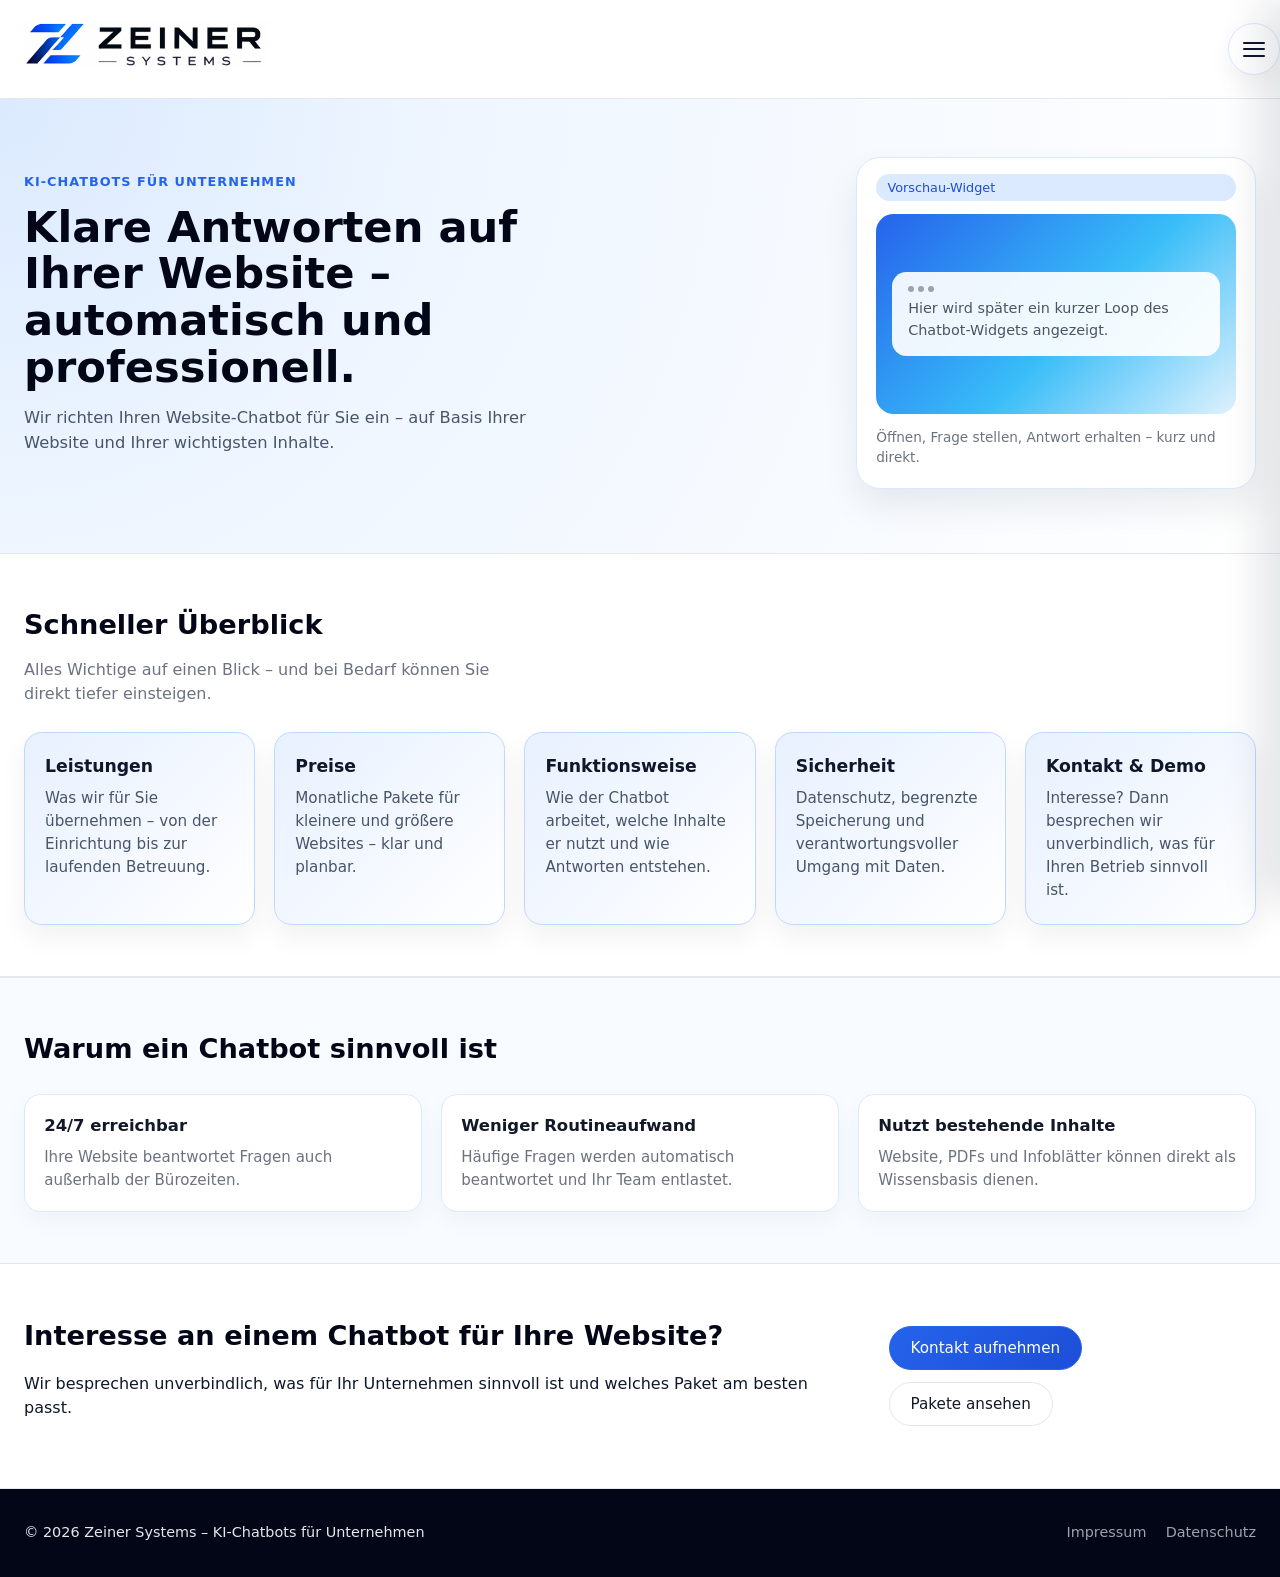
==== commit d4247983: "hero badges removal" ====
--- a/index.html
+++ b/index.html
@@ -81,14 +81,6 @@
           <p class="hero-lead">
             Wir richten Ihren Website-Chatbot für Sie ein – auf Basis Ihrer Website und Ihrer wichtigsten Inhalte.
           </p>
-
-         
-
-          <div class="hero-badges">
-            <span class="hero-badge">Persönlich eingerichtet</span>
-            <span class="hero-badge">Monatlich kündbar</span>
-            <span class="hero-badge">Erster Monat kostenlos</span>
-          </div>
         </div>
 
         <div class="hero-media">
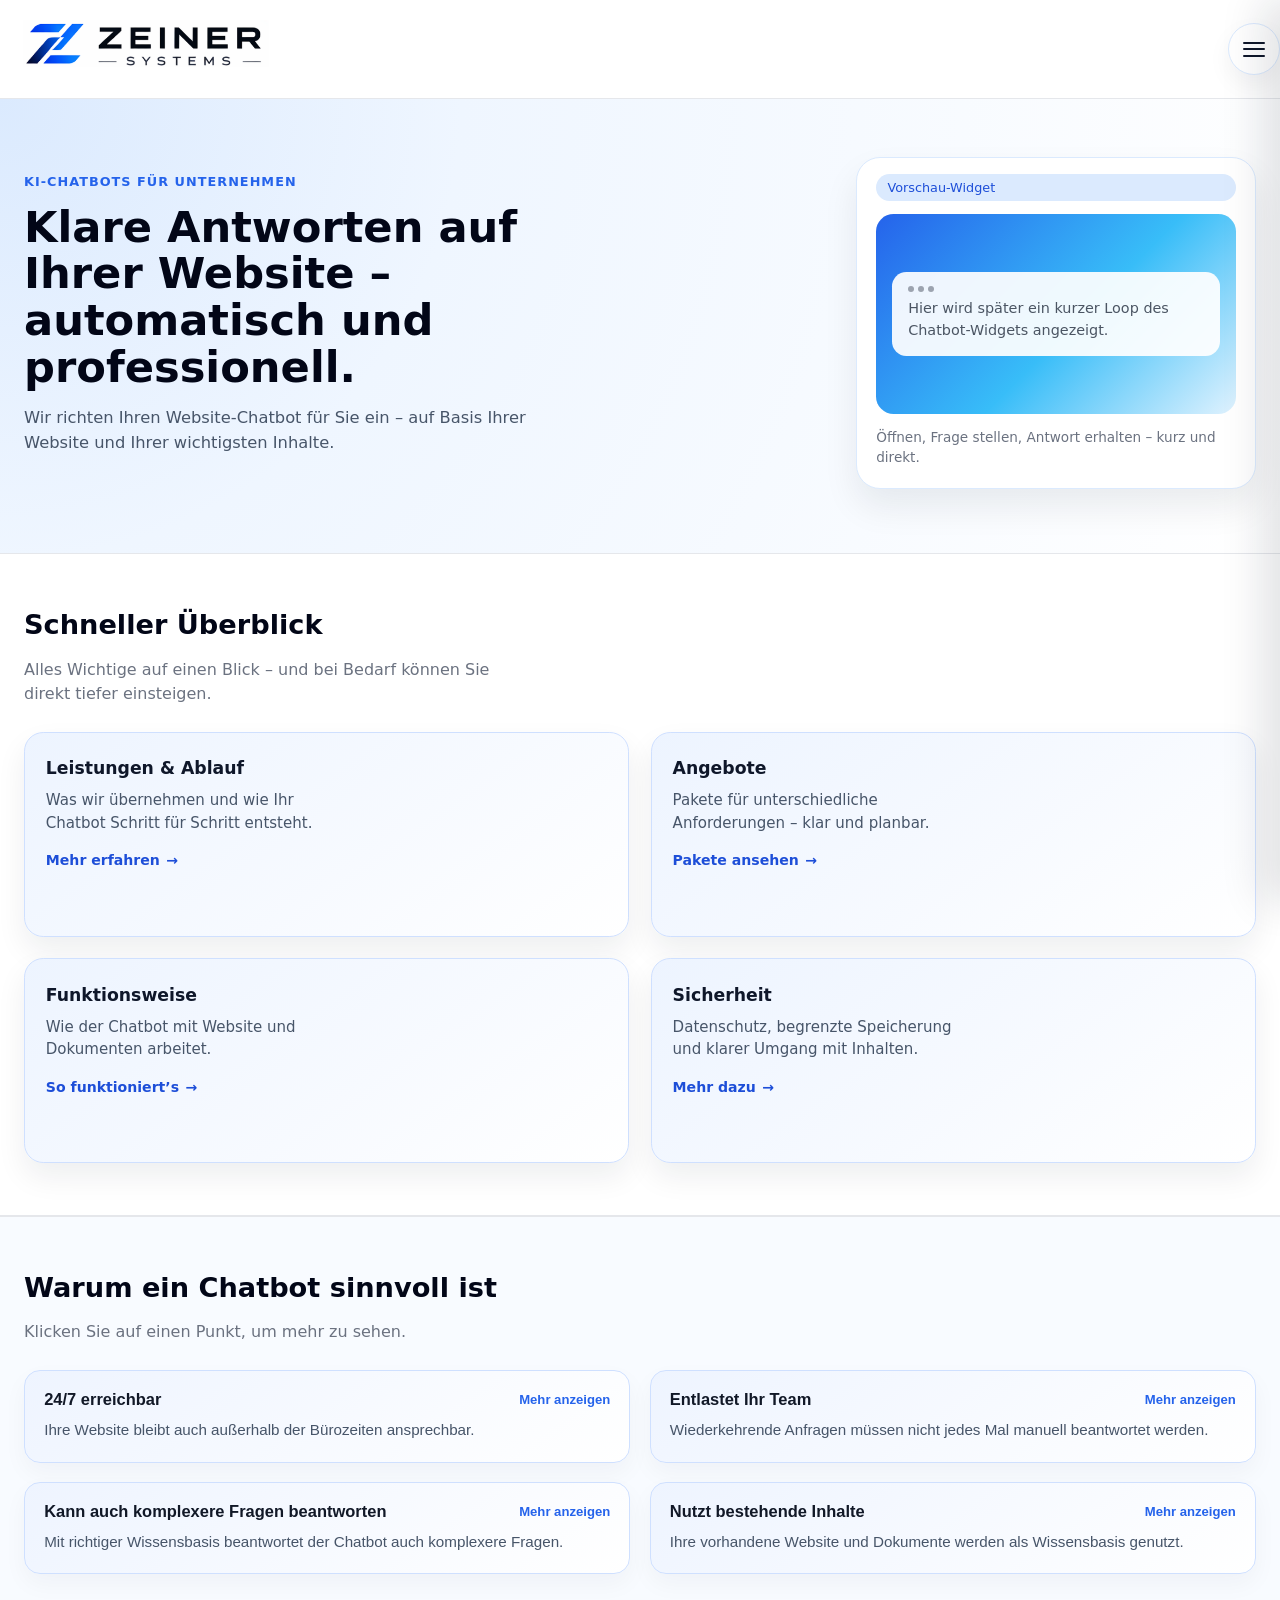
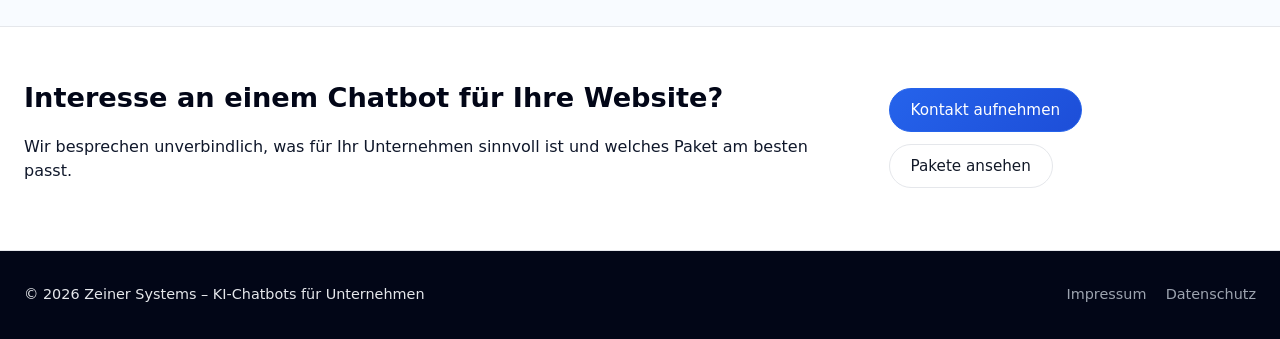
==== commit be7d9545: "redesign" ====
--- a/index.html
+++ b/index.html
@@ -104,63 +104,105 @@
       </div>
     </section>
 
-    <!-- Kacheln -->
-    <section class="section section-tiles">
-      <div class="container">
-        <h2>Schneller Überblick</h2>
-        <p class="section-intro">
-          Alles Wichtige auf einen Blick – und bei Bedarf können Sie direkt tiefer einsteigen.
-        </p>
-
-        <div class="tile-grid tile-grid-strong">
-          <a class="tile tile-strong tile-blue" href="leistungen.html">
-            <h3>Leistungen</h3>
-            <p>Was wir für Sie übernehmen – von der Einrichtung bis zur laufenden Betreuung.</p>
-          </a>
-
-          <a class="tile tile-strong tile-indigo" href="angebote.html">
-            <h3>Preise</h3>
-            <p>Monatliche Pakete für kleinere und größere Websites – klar und planbar.</p>
-          </a>
-
-          <a class="tile tile-strong tile-cyan" href="funktionsweise.html">
-            <h3>Funktionsweise</h3>
-            <p>Wie der Chatbot arbeitet, welche Inhalte er nutzt und wie Antworten entstehen.</p>
-          </a>
-
-          <a class="tile tile-strong tile-slate" href="datenschutz.html">
-            <h3>Sicherheit</h3>
-            <p>Datenschutz, begrenzte Speicherung und verantwortungsvoller Umgang mit Daten.</p>
-          </a>
-
-          <a class="tile tile-strong tile-sky" href="kontakt.html">
-            <h3>Kontakt &amp; Demo</h3>
-            <p>Interesse? Dann besprechen wir unverbindlich, was für Ihren Betrieb sinnvoll ist.</p>
-          </a>
-        </div>
-      </div>
-    </section>
-
-    <!-- Nutzenblock -->
-    <section class="section section-soft">
-      <div class="container">
-        <h2>Warum ein Chatbot sinnvoll ist</h2>
-        <div class="benefits benefits-compact">
-          <div class="benefit">
-            <h3>24/7 erreichbar</h3>
-            <p>Ihre Website beantwortet Fragen auch außerhalb der Bürozeiten.</p>
-          </div>
-          <div class="benefit">
-            <h3>Weniger Routineaufwand</h3>
-            <p>Häufige Fragen werden automatisch beantwortet und Ihr Team entlastet.</p>
-          </div>
-          <div class="benefit">
-            <h3>Nutzt bestehende Inhalte</h3>
-            <p>Website, PDFs und Infoblätter können direkt als Wissensbasis dienen.</p>
-          </div>
-        </div>
-      </div>
-    </section>
+<!-- Kacheln -->
+<section class="section section-tiles">
+  <div class="container">
+    <h2>Schneller Überblick</h2>
+    <p class="section-intro">
+      Alles Wichtige auf einen Blick – und bei Bedarf können Sie direkt tiefer einsteigen.
+    </p>
+
+    <div class="tile-grid tile-grid-strong">
+      <a class="tile tile-strong tile-blue" href="leistungen.html">
+        <h3>Leistungen &amp; Ablauf</h3>
+        <p>Was wir übernehmen und wie Ihr Chatbot Schritt für Schritt entsteht.</p>
+        <span class="tile-link">Mehr erfahren</span>
+      </a>
+
+      <a class="tile tile-strong tile-indigo" href="angebote.html">
+        <h3>Angebote</h3>
+        <p>Pakete für unterschiedliche Anforderungen – klar und planbar.</p>
+        <span class="tile-link">Pakete ansehen</span>
+      </a>
+
+      <a class="tile tile-strong tile-cyan" href="funktionsweise.html">
+        <h3>Funktionsweise</h3>
+        <p>Wie der Chatbot mit Website und Dokumenten arbeitet.</p>
+        <span class="tile-link">So funktioniert’s</span>
+      </a>
+
+      <a class="tile tile-strong tile-slate" href="datenschutz.html">
+        <h3>Sicherheit</h3>
+        <p>Datenschutz, begrenzte Speicherung und klarer Umgang mit Inhalten.</p>
+        <span class="tile-link">Mehr dazu</span>
+      </a>
+    </div>
+  </div>
+</section>
+
+<!-- Nutzenblock -->
+<section class="section section-soft">
+  <div class="container">
+    <h2>Warum ein Chatbot sinnvoll ist</h2>
+    <p class="section-intro">
+      Klicken Sie auf einen Punkt, um mehr zu sehen.
+    </p>
+
+    <div class="benefit-accordion">
+      <button class="benefit-item" type="button">
+        <span class="benefit-item-head">
+          <span class="benefit-item-title">24/7 erreichbar</span>
+          <span class="benefit-item-toggle">Mehr anzeigen</span>
+        </span>
+        <span class="benefit-item-preview">
+          Ihre Website bleibt auch außerhalb der Bürozeiten ansprechbar.
+        </span>
+        <span class="benefit-item-content">
+          Interessenten und Kundinnen bzw. Kunden können auch abends, am Wochenende oder an Feiertagen Fragen stellen und sofort Antworten erhalten – ohne auf den nächsten Arbeitstag warten zu müssen.
+        </span>
+      </button>
+
+      <button class="benefit-item" type="button">
+        <span class="benefit-item-head">
+          <span class="benefit-item-title">Entlastet Ihr Team</span>
+          <span class="benefit-item-toggle">Mehr anzeigen</span>
+        </span>
+        <span class="benefit-item-preview">
+          Wiederkehrende Anfragen müssen nicht jedes Mal manuell beantwortet werden.
+        </span>
+        <span class="benefit-item-content">
+          Ihr Team gewinnt Zeit für wichtigere Aufgaben, während der Chatbot einen Teil der Anfragen direkt übernimmt. Das sorgt für weniger Unterbrechungen im Alltag und schnellere Reaktionen auf Ihrer Website.
+        </span>
+      </button>
+
+      <button class="benefit-item" type="button">
+        <span class="benefit-item-head">
+          <span class="benefit-item-title">Kann auch komplexere Fragen beantworten</span>
+          <span class="benefit-item-toggle">Mehr anzeigen</span>
+        </span>
+        <span class="benefit-item-preview">
+         Mit richtiger Wissensbasis beantwortet der Chatbot auch komplexere Fragen.
+        </span>
+        <span class="benefit-item-content">
+          Wenn Website, PDFs, Preisinfos, Abläufe oder weitere Unterlagen eingebunden werden, kann der Chatbot auch anspruchsvollere und spezifischere Fragen beantworten – deutlich näher an einem echten Ansprechpartner.
+        </span>
+      </button>
+
+      <button class="benefit-item" type="button">
+        <span class="benefit-item-head">
+          <span class="benefit-item-title">Nutzt bestehende Inhalte</span>
+          <span class="benefit-item-toggle">Mehr anzeigen</span>
+        </span>
+        <span class="benefit-item-preview">
+          Ihre vorhandene Website und Dokumente werden als Wissensbasis genutzt.
+        </span>
+        <span class="benefit-item-content">
+          Sie müssen nicht alles neu schreiben. Bereits vorhandene Inhalte wie Website-Texte, Infoblätter, PDFs oder interne Informationen können als Grundlage dienen und später jederzeit erweitert werden.
+        </span>
+      </button>
+    </div>
+  </div>
+</section>
 
     <!-- CTA -->
     <section class="section section-alt home-cta-section">
--- a/style.css
+++ b/style.css
@@ -480,25 +480,26 @@
 }
 
 .tile-grid-strong {
-  grid-template-columns: repeat(auto-fit, minmax(220px, 1fr));
-}
-
+  grid-template-columns: repeat(2, minmax(0, 1fr));
+  gap: 1.35rem;
+}
 .tile {
   display: block;
-  padding: 1.35rem 1.25rem 1.4rem;
-  border-radius: 1.1rem;
+  padding: 1.45rem 1.3rem 1.35rem;
+  border-radius: 1.2rem;
   text-decoration: none;
   color: inherit;
-  box-shadow: 0 12px 28px rgba(15, 23, 42, 0.06);
+  box-shadow: 0 14px 30px rgba(15, 23, 42, 0.07);
   transition:
-    transform 0.16s ease-out,
-    box-shadow 0.16s ease-out,
-    border-color 0.16s ease-out;
+    transform 0.18s ease-out,
+    box-shadow 0.18s ease-out,
+    border-color 0.18s ease-out,
+    background 0.18s ease-out;
 }
 
 .tile:hover {
-  transform: translateY(-4px);
-  box-shadow: 0 18px 36px rgba(15, 23, 42, 0.1);
+  transform: translateY(-6px);
+  box-shadow: 0 22px 42px rgba(15, 23, 42, 0.12);
   text-decoration: none;
 }
 
@@ -510,12 +511,14 @@
 
 .tile p {
   margin: 0;
-  font-size: 0.95rem;
+  font-size: 0.94rem;
   color: #475569;
+  max-width: 19rem;
 }
 
 .tile-strong {
   border: 1px solid transparent;
+  min-height: 205px;
 }
 
 .tile-blue,
@@ -523,8 +526,42 @@
 .tile-cyan,
 .tile-slate,
 .tile-sky {
-  background: linear-gradient(135deg, #e8f1ff 0%, #f4f8ff 55%, #ffffff 100%);
-  border-color: #bfd8ff;
+  background: linear-gradient(145deg, #edf4ff 0%, #f7faff 58%, #ffffff 100%);
+  border-color: #cfe0ff;
+}
+
+.tile-blue:hover,
+.tile-indigo:hover,
+.tile-cyan:hover,
+.tile-slate:hover,
+.tile-sky:hover {
+  background: linear-gradient(145deg, #e1edff 0%, #f2f7ff 58%, #ffffff 100%);
+  border-color: #9ec5ff;
+}
+
+
+.tile-link {
+  display: inline-flex;
+  align-items: center;
+  margin-top: 1rem;
+  font-size: 0.88rem;
+  font-weight: 600;
+  color: #1d4ed8;
+}
+
+.tile-link::after {
+  content: "→";
+  margin-left: 0.4rem;
+  transition: transform 0.16s ease-out;
+}
+
+.tile:hover .tile-link::after {
+  transform: translateX(3px);
+}
+
+.tile:hover .tile-icon {
+  border-color: #60a5fa;
+  box-shadow: 0 10px 22px rgba(37, 99, 235, 0.14);
 }
 
 /* Leistungen */
@@ -597,36 +634,110 @@
   color: #6b7280;
 }
 
-/* Benefits */
-.benefits {
+/* Benefits Accordion */
+.benefit-accordion {
   display: grid;
-  grid-template-columns: repeat(auto-fit, minmax(230px, 1fr));
+  grid-template-columns: repeat(2, minmax(0, 1fr));
   gap: 1.2rem;
   margin-top: 1.5rem;
 }
 
-.benefits-compact .benefit {
+.benefit-item {
+  width: 100%;
+  text-align: left;
   padding: 1.2rem 1.2rem 1.25rem;
-}
-
-.benefit {
-  padding: 1.4rem 1.4rem 1.5rem;
-  background: #ffffff;
+  background: linear-gradient(145deg, #f8fbff 0%, #ffffff 100%);
+  border: 1px solid #dbeafe;
   border-radius: 1rem;
-  border: 1px solid #dbeafe;
   box-shadow: 0 10px 24px rgba(15, 23, 42, 0.04);
-}
-
-.benefit h3 {
-  margin: 0 0 0.45rem;
+  cursor: pointer;
+  transition:
+    transform 0.16s ease-out,
+    box-shadow 0.16s ease-out,
+    border-color 0.16s ease-out,
+    background 0.16s ease-out;
+}
+
+.benefit-item:hover {
+  transform: translateY(-3px);
+  box-shadow: 0 16px 30px rgba(15, 23, 42, 0.08);
+}
+
+/* einzelne Farbakzente pro Karte */
+.benefit-item {
+  width: 100%;
+  text-align: left;
+  padding: 1.2rem 1.2rem 1.25rem;
+  background: linear-gradient(145deg, #eef4ff 0%, #ffffff 100%);
+  border: 1px solid #cfe0ff;
+  border-radius: 1rem;
+  box-shadow: 0 10px 24px rgba(15, 23, 42, 0.04);
+  cursor: pointer;
+  transition:
+    transform 0.16s ease-out,
+    box-shadow 0.16s ease-out,
+    border-color 0.16s ease-out,
+    background 0.16s ease-out;
+}
+
+.benefit-item:hover {
+  transform: translateY(-3px);
+  box-shadow: 0 16px 30px rgba(15, 23, 42, 0.08);
+  border-color: #93c5fd;
+  background: linear-gradient(145deg, #e3eeff 0%, #ffffff 100%);
+}
+
+.benefit-item-head {
+  display: flex;
+  align-items: center;
+  justify-content: space-between;
+  gap: 1rem;
+  margin-bottom: 0.55rem;
+}
+
+.benefit-item-title {
   font-size: 1.03rem;
+  font-weight: 700;
   color: #111827;
 }
 
-.benefit p {
-  margin: 0;
+.benefit-item-toggle {
+  font-size: 0.82rem;
+  font-weight: 600;
+  color: #2563eb;
+  white-space: nowrap;
+}
+
+.benefit-item-preview {
+  display: block;
+  font-size: 0.95rem;
+  color: #475569;
+  line-height: 1.55;
+}
+
+.benefit-item-content {
+  display: block;
+  max-height: 0;
+  overflow: hidden;
+  opacity: 0;
+  margin-top: 0;
   font-size: 0.94rem;
-  color: #6b7280;
+  color: #64748b;
+  line-height: 1.6;
+  transition:
+    max-height 0.24s ease,
+    opacity 0.2s ease,
+    margin-top 0.2s ease;
+}
+
+.benefit-item.is-open .benefit-item-content {
+  max-height: 220px;
+  opacity: 1;
+  margin-top: 0.8rem;
+}
+
+.benefit-item.is-open .benefit-item-toggle {
+  color: #1d4ed8;
 }
 
 /* Pricing */
@@ -843,6 +954,14 @@
     max-width: 100%;
   }
 
+  .tile-grid-strong {
+  grid-template-columns: 1fr;
+}
+
+.benefit-accordion {
+  grid-template-columns: 1fr;
+}
+
   .two-column,
   .home-cta,
   .cta-row {
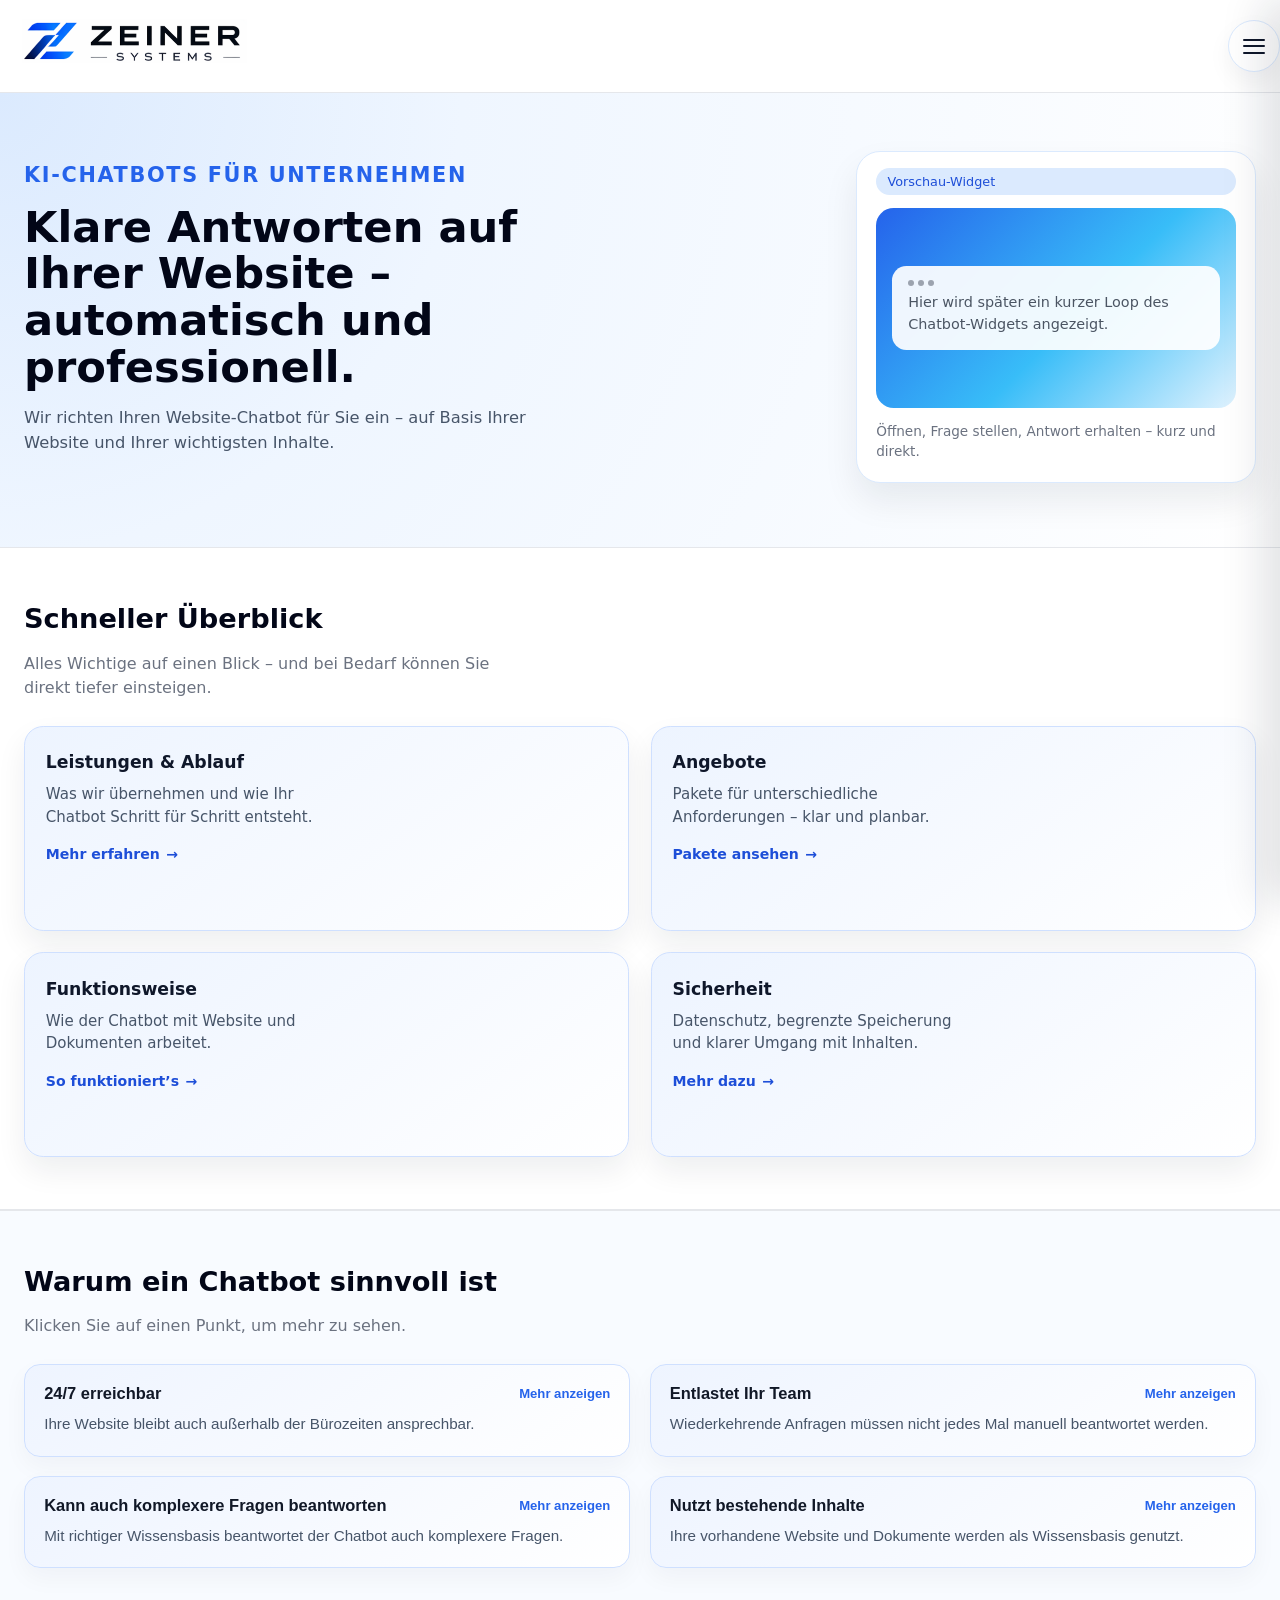
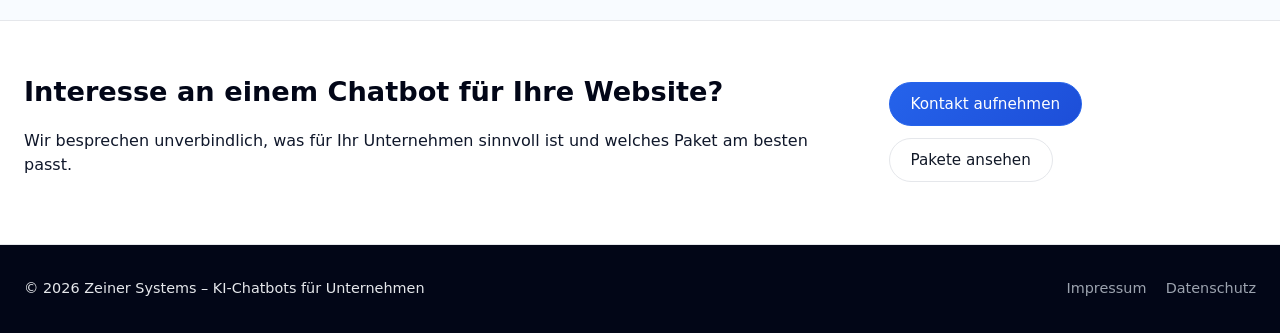
==== commit 5a458af3: "update" ====
--- a/index.html
+++ b/index.html
@@ -53,7 +53,7 @@
 
     <nav class="drawer-nav">
       <a href="index.html">Home</a>
-      <a href="leistungen.html">Leistungen</a>
+      <a href="leistungen.html">Leistungen & Ablauf</a>
       <a href="angebote.html">Angebote</a>
       <a href="funktionsweise.html">Funktionsweise</a>
       <a href="kontakt.html">Kontakt</a>
--- a/style.css
+++ b/style.css
@@ -62,7 +62,7 @@
 }
 
 .logo-image {
-  height: 72px;
+  height: 66px;
   display: block;
 }
 
@@ -245,7 +245,7 @@
 
 .hero-eyebrow {
   margin: 0 0 0.8rem;
-  font-size: 0.8rem;
+  font-size: 1.3rem;
   font-weight: 600;
   letter-spacing: 0.08em;
   text-transform: uppercase;
@@ -383,9 +383,9 @@
 .page-eyebrow {
   text-transform: uppercase;
   letter-spacing: 0.08em;
-  font-size: 0.75rem;
+  font-size: 1.1rem;
   font-weight: 600;
-  color: #64748b;
+  color: #2563eb;
   margin: 0 0 0.75rem;
 }
 
@@ -572,6 +572,29 @@
   margin-top: 1.8rem;
 }
 
+.steps-grid {
+  grid-template-columns: repeat(6, minmax(0, 1fr));
+  max-width: 1120px;
+  gap: 1.35rem;
+}
+
+.steps-grid .step-card {
+  grid-column: span 2;
+  min-height: 0;
+}
+
+.steps-grid .step-card:nth-child(4) {
+  grid-column: 2 / span 2;
+}
+
+.steps-grid .step-card:nth-child(5) {
+  grid-column: 4 / span 2;
+}
+
+.step-card p {
+  max-width: 30rem;
+}
+
 .service-card {
   position: relative;
   padding: 1.5rem 1.4rem 1.6rem;
@@ -632,6 +655,34 @@
 .card-soft-note {
   font-size: 0.9rem;
   color: #6b7280;
+}
+
+.promo-card {
+  position: relative;
+  border-color: #f3d6d6;
+  background: linear-gradient(145deg, #fffafa 0%, #ffffff 100%);
+  overflow: hidden;
+}
+
+.promo-card h3 {
+  color: #111827;
+}
+
+.promo-card .card-soft-note {
+  color: #7f1d1d;
+}
+
+.promo-corner-badge {
+  position: absolute;
+  right: 0;
+  bottom: 0;
+  padding: 0.55rem 0.95rem;
+  background: linear-gradient(135deg, #ef4444, #dc2626);
+  color: #ffffff;
+  font-size: 0.78rem;
+  font-weight: 700;
+  border-top-left-radius: 1rem;
+  box-shadow: 0 -6px 18px rgba(220, 38, 38, 0.18);
 }
 
 /* Benefits Accordion */
@@ -770,10 +821,26 @@
 }
 
 .pricing-label {
-  font-size: 0.9rem;
+  font-size: 1.3rem;
   font-weight: 600;
   color: #020617;
   margin: 0 0 0.2rem;
+}
+
+.pricing-highlight {
+  margin: 0 0 0.16rem;
+  font-size: 1.5rem;
+  line-height: 1.08;
+  font-weight: 750;
+  color: #b91c1c;
+  letter-spacing: -0.01em;
+}
+
+.pricing-after {
+  margin: 0 0 0.95rem;
+  font-size: 0.98rem;
+  font-weight: 600;
+  color: #475569;
 }
 
 .pricing-price {
@@ -792,15 +859,15 @@
 .pricing-badge {
   display: inline-flex;
   align-items: center;
-  padding: 0.2rem 0.7rem;
+  padding: 0.24rem 0.72rem;
   border-radius: 999px;
   font-size: 0.8rem;
-  font-weight: 500;
-  background: #dcfce7;
-  color: #166534;
-  margin-bottom: 0.8rem;
-}
-
+  font-weight: 600;
+  background: #eff6ff;
+  color: #1d4ed8;
+  margin-bottom: 0.85rem;
+  border: 1px solid #dbeafe;
+}
 .pricing-card-pro {
   border-color: #bfdbfe;
 }
@@ -962,6 +1029,17 @@
   grid-template-columns: 1fr;
 }
 
+.steps-grid {
+  grid-template-columns: 1fr;
+  max-width: 100%;
+}
+
+.steps-grid .step-card,
+.steps-grid .step-card:nth-child(4),
+.steps-grid .step-card:nth-child(5) {
+  grid-column: auto;
+}
+
   .two-column,
   .home-cta,
   .cta-row {
@@ -976,6 +1054,10 @@
     padding: 3rem 0 3.2rem;
   }
 
+.pricing-highlight {
+  font-size: 1.32rem;
+}
+
   .hero-text h1 {
     font-size: 2.1rem;
   }
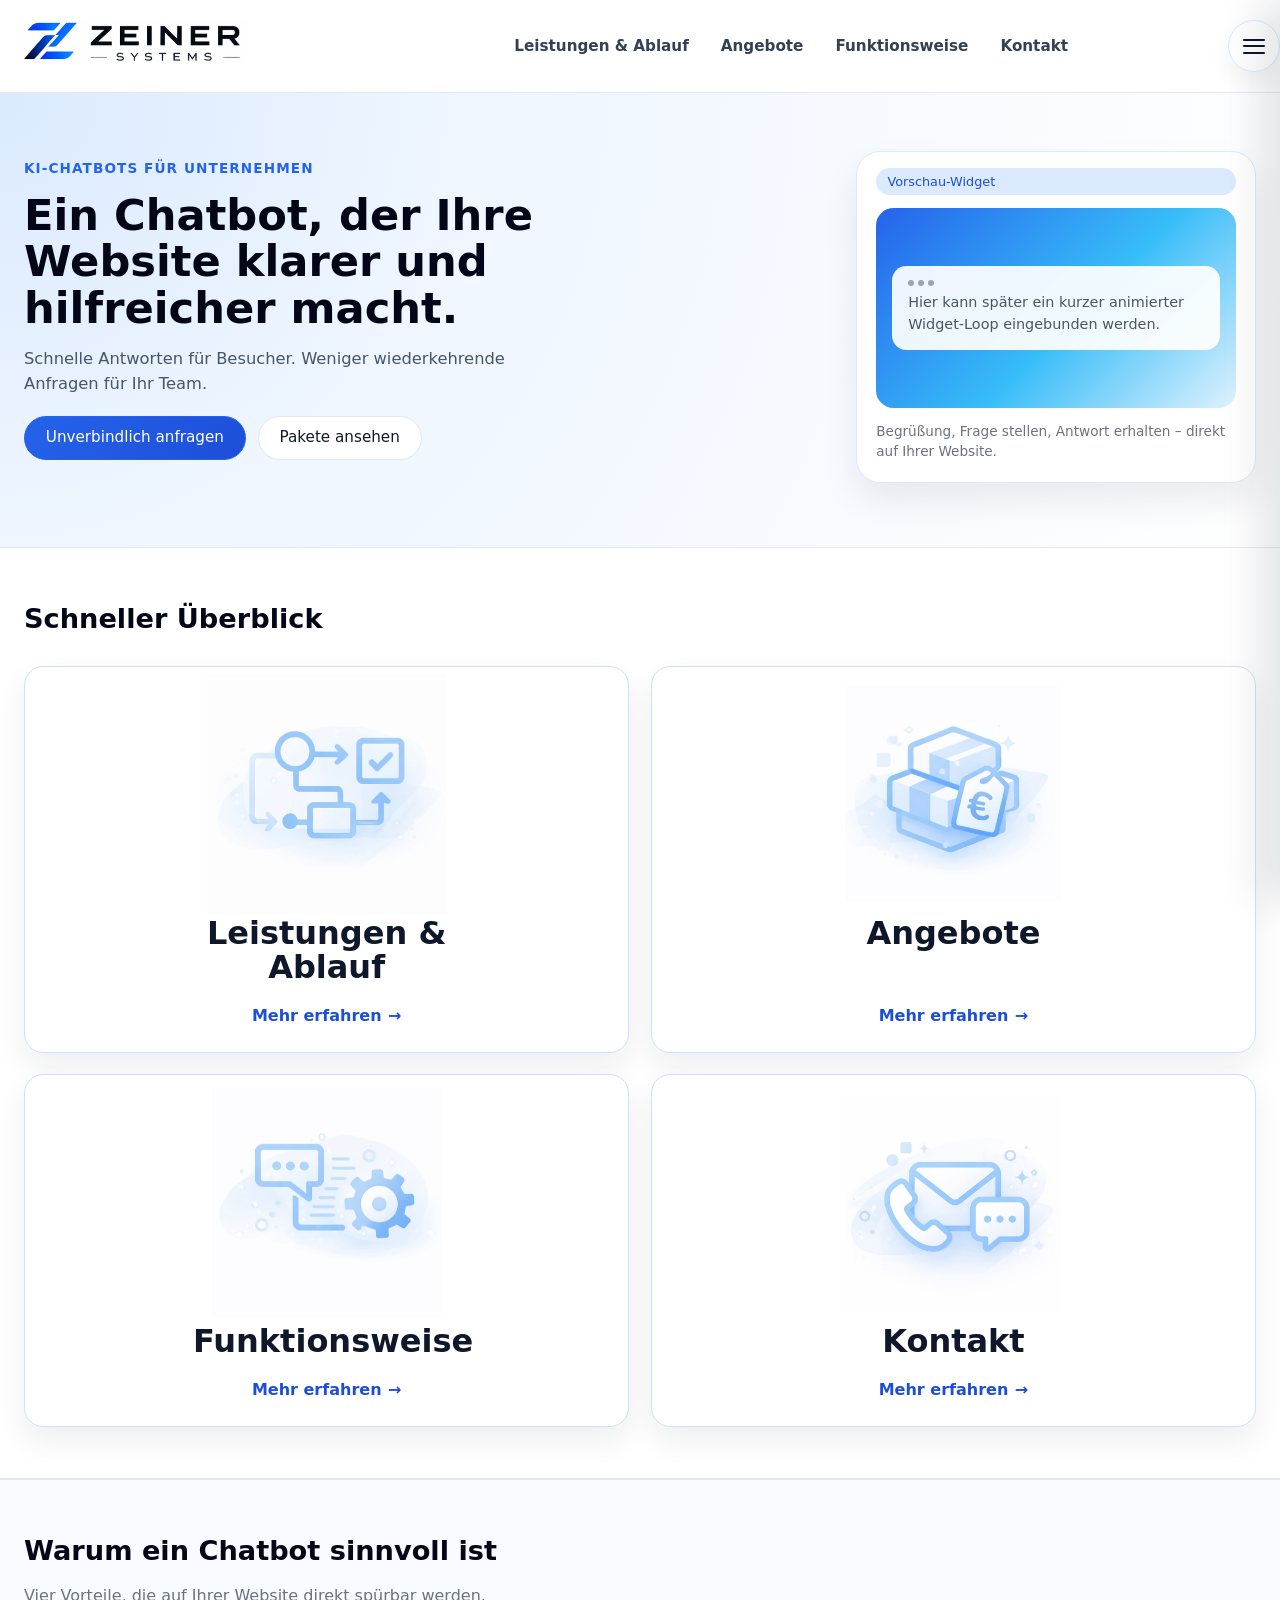
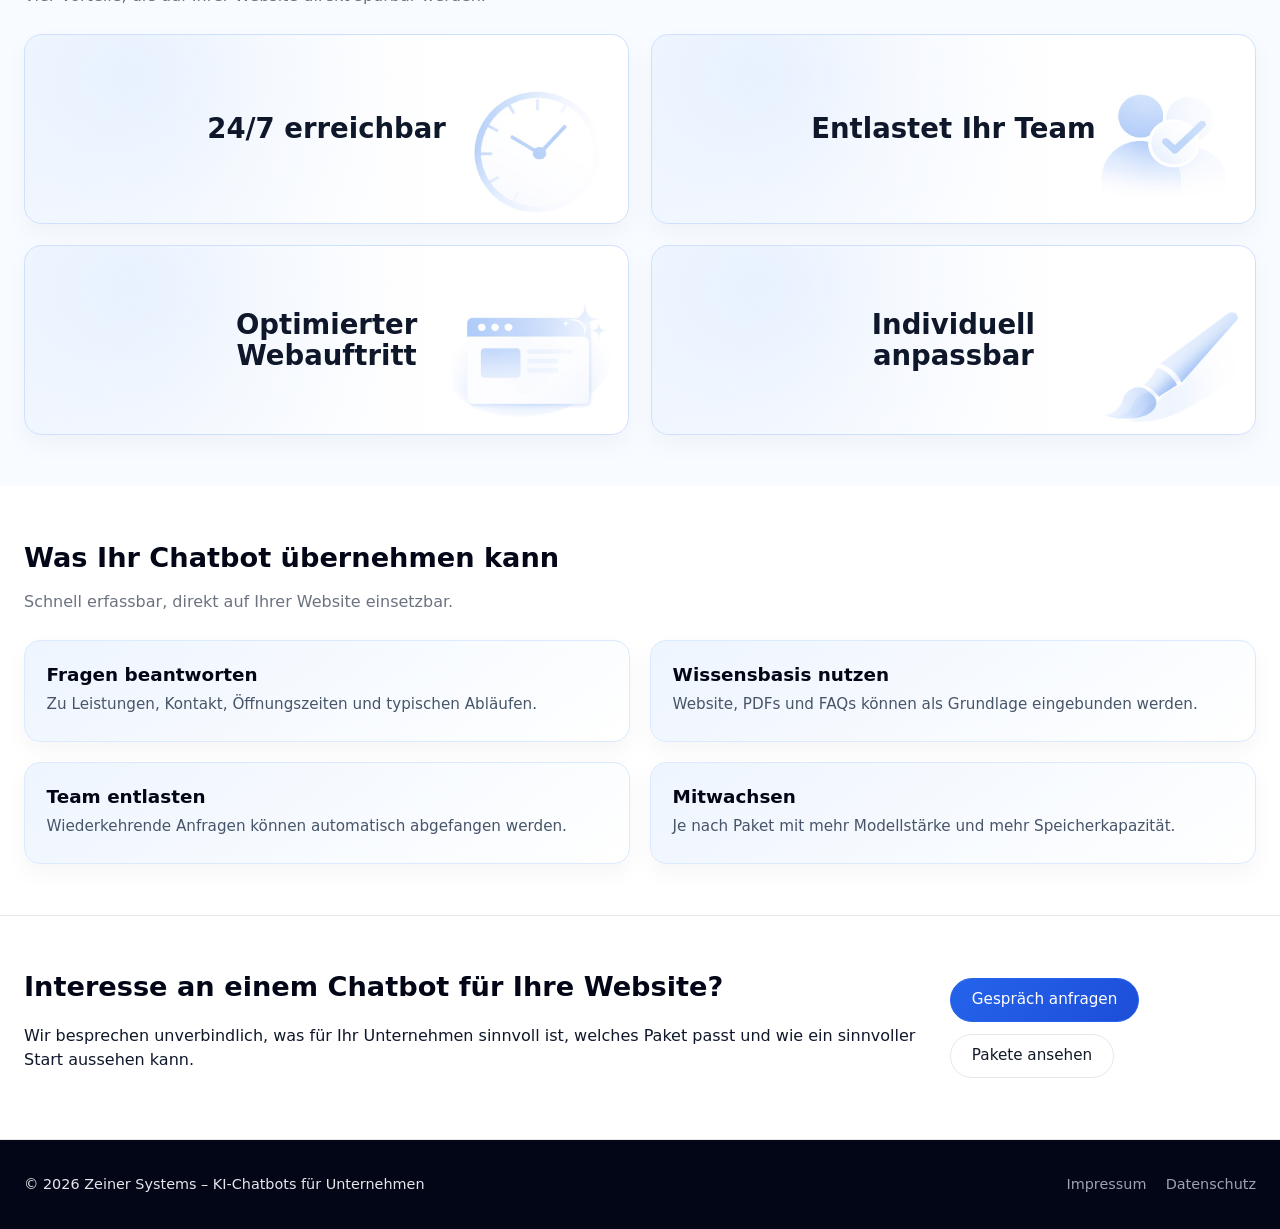
==== commit 5c6b8748: "big update" ====
--- a/index.html
+++ b/index.html
@@ -12,31 +12,38 @@
 </head>
 <body>
   <!-- Header / Navigation -->
-  <header class="site-header">
-    <div class="container header-inner">
-      <div class="logo">
-        <a href="index.html">
-          <img
-            src="assets/logo-zeiner-systems.png"
-            alt="Zeiner Systems Logo"
-            class="logo-image"
-          />
-        </a>
-      </div>
-
-      <button
-        class="menu-toggle"
-        type="button"
-        aria-label="Menü öffnen"
-        aria-expanded="false"
-        aria-controls="site-drawer"
-      >
-        <span></span>
-        <span></span>
-        <span></span>
-      </button>
-    </div>
-  </header>
+<header class="site-header">
+  <div class="container header-inner">
+    <div class="logo">
+      <a href="index.html">
+        <img
+          src="assets/logo-zeiner-systems.png"
+          alt="Zeiner Systems Logo"
+          class="logo-image"
+        />
+      </a>
+    </div>
+
+    <nav class="header-nav" aria-label="Hauptnavigation">
+      <a href="leistungen.html">Leistungen &amp; Ablauf</a>
+      <a href="angebote.html">Angebote</a>
+      <a href="funktionsweise.html">Funktionsweise</a>
+      <a href="kontakt.html">Kontakt</a>
+    </nav>
+
+    <button
+      class="menu-toggle"
+      type="button"
+      aria-label="Menü öffnen"
+      aria-expanded="false"
+      aria-controls="site-drawer"
+    >
+      <span></span>
+      <span></span>
+      <span></span>
+    </button>
+  </div>
+</header>
 
   <!-- Overlay -->
   <div class="drawer-backdrop" id="drawer-backdrop"></div>
@@ -53,7 +60,7 @@
 
     <nav class="drawer-nav">
       <a href="index.html">Home</a>
-      <a href="leistungen.html">Leistungen & Ablauf</a>
+      <a href="leistungen.html">Leistungen &amp; Ablauf</a>
       <a href="angebote.html">Angebote</a>
       <a href="funktionsweise.html">Funktionsweise</a>
       <a href="kontakt.html">Kontakt</a>
@@ -77,10 +84,15 @@
       <div class="container hero-inner">
         <div class="hero-text">
           <p class="hero-eyebrow">KI-Chatbots für Unternehmen</p>
-          <h1>Klare Antworten auf Ihrer Website – automatisch und professionell.</h1>
+          <h1>Ein Chatbot, der Ihre Website klarer und hilfreicher macht.</h1>
           <p class="hero-lead">
-            Wir richten Ihren Website-Chatbot für Sie ein – auf Basis Ihrer Website und Ihrer wichtigsten Inhalte.
+            Schnelle Antworten für Besucher. Weniger wiederkehrende Anfragen für Ihr Team.
           </p>
+
+          <div class="hero-actions">
+            <a href="kontakt.html" class="btn btn-primary">Unverbindlich anfragen</a>
+            <a href="angebote.html" class="btn btn-secondary">Pakete ansehen</a>
+          </div>
         </div>
 
         <div class="hero-media">
@@ -93,116 +105,124 @@
                   <span class="hero-video-dot"></span>
                   <span class="hero-video-dot"></span>
                 </div>
-                <p>Hier wird später ein kurzer Loop des Chatbot-Widgets angezeigt.</p>
+                <p>Hier kann später ein kurzer animierter Widget-Loop eingebunden werden.</p>
               </div>
             </div>
             <p class="hero-video-caption">
-              Öffnen, Frage stellen, Antwort erhalten – kurz und direkt.
+              Begrüßung, Frage stellen, Antwort erhalten – direkt auf Ihrer Website.
             </p>
           </div>
         </div>
       </div>
     </section>
 
-<!-- Kacheln -->
-<section class="section section-tiles">
-  <div class="container">
-    <h2>Schneller Überblick</h2>
-    <p class="section-intro">
-      Alles Wichtige auf einen Blick – und bei Bedarf können Sie direkt tiefer einsteigen.
-    </p>
-
-    <div class="tile-grid tile-grid-strong">
-      <a class="tile tile-strong tile-blue" href="leistungen.html">
-        <h3>Leistungen &amp; Ablauf</h3>
-        <p>Was wir übernehmen und wie Ihr Chatbot Schritt für Schritt entsteht.</p>
-        <span class="tile-link">Mehr erfahren</span>
-      </a>
-
-      <a class="tile tile-strong tile-indigo" href="angebote.html">
-        <h3>Angebote</h3>
-        <p>Pakete für unterschiedliche Anforderungen – klar und planbar.</p>
-        <span class="tile-link">Pakete ansehen</span>
-      </a>
-
-      <a class="tile tile-strong tile-cyan" href="funktionsweise.html">
-        <h3>Funktionsweise</h3>
-        <p>Wie der Chatbot mit Website und Dokumenten arbeitet.</p>
-        <span class="tile-link">So funktioniert’s</span>
-      </a>
-
-      <a class="tile tile-strong tile-slate" href="datenschutz.html">
-        <h3>Sicherheit</h3>
-        <p>Datenschutz, begrenzte Speicherung und klarer Umgang mit Inhalten.</p>
-        <span class="tile-link">Mehr dazu</span>
-      </a>
-    </div>
+    <!-- Kacheln -->
+    <section class="section section-tiles">
+      <div class="container">
+        <h2>Schneller Überblick</h2>
+        <p class="section-intro">
+      
+        </p>
+
+<div class="tile-grid tile-grid-strong">
+  <a class="tile tile-strong tile-blue" href="leistungen.html">
+    <div class="tile-icon-wrap">
+      <img src="assets/icon-leistungen.png" alt="Symbol Leistungen und Ablauf" class="tile-icon-image" />
+    </div>
+    <h3>Leistungen &amp; Ablauf</h3>
+    <span class="tile-link">Mehr erfahren</span>
+  </a>
+
+  <a class="tile tile-strong tile-indigo" href="angebote.html">
+    <div class="tile-icon-wrap">
+      <img src="assets/icon-angebote.png" alt="Symbol Angebote" class="tile-icon-image" />
+    </div>
+    <h3>Angebote</h3>
+    <span class="tile-link">Mehr erfahren</span>
+  </a>
+
+  <a class="tile tile-strong tile-cyan" href="funktionsweise.html">
+    <div class="tile-icon-wrap">
+      <img src="assets/icon-funktionsweise.png" alt="Symbol Funktionsweise" class="tile-icon-image" />
+    </div>
+    <h3>Funktionsweise</h3>
+    <span class="tile-link">Mehr erfahren</span>
+  </a>
+
+<a class="tile tile-strong tile-slate" href="kontakt.html">
+  <div class="tile-icon-wrap">
+    <img src="assets/icon-kontakt.png" alt="Symbol Kontakt" class="tile-icon-image" />
   </div>
-</section>
+  <h3>Kontakt</h3>
+  <span class="tile-link">Mehr erfahren</span>
+</a>
+</div>
+      </div>
+    </section>
 
 <!-- Nutzenblock -->
 <section class="section section-soft">
   <div class="container">
     <h2>Warum ein Chatbot sinnvoll ist</h2>
     <p class="section-intro">
-      Klicken Sie auf einen Punkt, um mehr zu sehen.
+      Vier Vorteile, die auf Ihrer Website direkt spürbar werden.
     </p>
 
-    <div class="benefit-accordion">
-      <button class="benefit-item" type="button">
-        <span class="benefit-item-head">
-          <span class="benefit-item-title">24/7 erreichbar</span>
-          <span class="benefit-item-toggle">Mehr anzeigen</span>
-        </span>
-        <span class="benefit-item-preview">
-          Ihre Website bleibt auch außerhalb der Bürozeiten ansprechbar.
-        </span>
-        <span class="benefit-item-content">
-          Interessenten und Kundinnen bzw. Kunden können auch abends, am Wochenende oder an Feiertagen Fragen stellen und sofort Antworten erhalten – ohne auf den nächsten Arbeitstag warten zu müssen.
-        </span>
-      </button>
-
-      <button class="benefit-item" type="button">
-        <span class="benefit-item-head">
-          <span class="benefit-item-title">Entlastet Ihr Team</span>
-          <span class="benefit-item-toggle">Mehr anzeigen</span>
-        </span>
-        <span class="benefit-item-preview">
-          Wiederkehrende Anfragen müssen nicht jedes Mal manuell beantwortet werden.
-        </span>
-        <span class="benefit-item-content">
-          Ihr Team gewinnt Zeit für wichtigere Aufgaben, während der Chatbot einen Teil der Anfragen direkt übernimmt. Das sorgt für weniger Unterbrechungen im Alltag und schnellere Reaktionen auf Ihrer Website.
-        </span>
-      </button>
-
-      <button class="benefit-item" type="button">
-        <span class="benefit-item-head">
-          <span class="benefit-item-title">Kann auch komplexere Fragen beantworten</span>
-          <span class="benefit-item-toggle">Mehr anzeigen</span>
-        </span>
-        <span class="benefit-item-preview">
-         Mit richtiger Wissensbasis beantwortet der Chatbot auch komplexere Fragen.
-        </span>
-        <span class="benefit-item-content">
-          Wenn Website, PDFs, Preisinfos, Abläufe oder weitere Unterlagen eingebunden werden, kann der Chatbot auch anspruchsvollere und spezifischere Fragen beantworten – deutlich näher an einem echten Ansprechpartner.
-        </span>
-      </button>
-
-      <button class="benefit-item" type="button">
-        <span class="benefit-item-head">
-          <span class="benefit-item-title">Nutzt bestehende Inhalte</span>
-          <span class="benefit-item-toggle">Mehr anzeigen</span>
-        </span>
-        <span class="benefit-item-preview">
-          Ihre vorhandene Website und Dokumente werden als Wissensbasis genutzt.
-        </span>
-        <span class="benefit-item-content">
-          Sie müssen nicht alles neu schreiben. Bereits vorhandene Inhalte wie Website-Texte, Infoblätter, PDFs oder interne Informationen können als Grundlage dienen und später jederzeit erweitert werden.
-        </span>
-      </button>
+    <div class="benefit-grid">
+      <article class="benefit-card">
+        <img src="assets/benefit-24-7.png" alt="" class="benefit-card-bg-image" />
+        <h3>24/7 erreichbar</h3>
+      </article>
+
+      <article class="benefit-card">
+        <img src="assets/benefit-team.png" alt="" class="benefit-card-bg-image" />
+        <h3>Entlastet Ihr Team</h3>
+      </article>
+
+      <article class="benefit-card">
+        <img src="assets/benefit-webauftritt.png" alt="" class="benefit-card-bg-image" />
+        <h3>Optimierter Webauftritt</h3>
+      </article>
+
+      <article class="benefit-card">
+        <img src="assets/benefit-custom.png" alt="" class="benefit-card-bg-image" />
+        <h3>Individuell anpassbar</h3>
+      </article>
     </div>
   </div>
 </section>
+
+    <!-- Was der Chatbot übernehmen kann -->
+    <section class="section">
+      <div class="container">
+        <h2>Was Ihr Chatbot übernehmen kann</h2>
+        <p class="section-intro">
+          Schnell erfassbar, direkt auf Ihrer Website einsetzbar.
+        </p>
+
+        <div class="feature-mini-grid">
+          <div class="feature-mini-card">
+            <h3>Fragen beantworten</h3>
+            <p>Zu Leistungen, Kontakt, Öffnungszeiten und typischen Abläufen.</p>
+          </div>
+
+          <div class="feature-mini-card">
+            <h3>Wissensbasis nutzen</h3>
+            <p>Website, PDFs und FAQs können als Grundlage eingebunden werden.</p>
+          </div>
+
+          <div class="feature-mini-card">
+            <h3>Team entlasten</h3>
+            <p>Wiederkehrende Anfragen können automatisch abgefangen werden.</p>
+          </div>
+
+          <div class="feature-mini-card">
+            <h3>Mitwachsen</h3>
+            <p>Je nach Paket mit mehr Modellstärke und mehr Speicherkapazität.</p>
+          </div>
+        </div>
+      </div>
+    </section>
 
     <!-- CTA -->
     <section class="section section-alt home-cta-section">
@@ -210,11 +230,12 @@
         <div>
           <h2>Interesse an einem Chatbot für Ihre Website?</h2>
           <p>
-            Wir besprechen unverbindlich, was für Ihr Unternehmen sinnvoll ist und welches Paket am besten passt.
+            Wir besprechen unverbindlich, was für Ihr Unternehmen sinnvoll ist, welches Paket passt
+            und wie ein sinnvoller Start aussehen kann.
           </p>
         </div>
         <div class="cta-actions">
-          <a href="kontakt.html" class="btn btn-primary">Kontakt aufnehmen</a>
+          <a href="kontakt.html" class="btn btn-primary">Gespräch anfragen</a>
           <a href="angebote.html" class="btn btn-secondary">Pakete ansehen</a>
         </div>
       </div>
--- a/style.css
+++ b/style.css
@@ -42,6 +42,15 @@
   position: sticky;
   top: 0;
   z-index: 40;
+  transition:
+    transform 0.28s ease,
+    box-shadow 0.28s ease,
+    background-color 0.28s ease;
+  will-change: transform;
+}
+
+.site-header.header-hidden {
+  transform: translateY(-100%);
 }
 
 .header-inner {
@@ -49,6 +58,27 @@
   align-items: center;
   justify-content: space-between;
   padding: 0.6rem 0;
+}
+
+.header-nav {
+  display: flex;
+  align-items: center;
+  gap: 2rem;
+  margin-left: auto;
+  margin-right: 10rem;
+}
+
+.header-nav a {
+  color: #334155;
+  font-size: 0.95rem;
+  font-weight: 600;
+  text-decoration: none;
+  transition: color 0.14s ease-out;
+}
+
+.header-nav a:hover {
+  color: #1d4ed8;
+  text-decoration: none;
 }
 
 .logo a {
@@ -245,8 +275,8 @@
 
 .hero-eyebrow {
   margin: 0 0 0.8rem;
-  font-size: 1.3rem;
-  font-weight: 600;
+  font-size: 0.85rem;
+  font-weight: 700;
   letter-spacing: 0.08em;
   text-transform: uppercase;
   color: #2563eb;
@@ -375,31 +405,44 @@
   padding: 3rem 0 3.2rem;
 }
 
-.page-hero-inner {
-  max-width: 32rem;
-  margin: 0;
+.page-hero-split {
+  display: grid;
+  grid-template-columns: minmax(0, 1.2fr) minmax(280px, 0.8fr);
+  gap: 3rem;
+  align-items: start;
+}
+
+.page-hero-copy {
+  max-width: 42rem;
 }
 
 .page-eyebrow {
   text-transform: uppercase;
   letter-spacing: 0.08em;
-  font-size: 1.1rem;
-  font-weight: 600;
+  font-size: 0.8rem;
+  font-weight: 700;
   color: #2563eb;
   margin: 0 0 0.75rem;
 }
 
 .page-hero h1 {
-  margin: 0 0 0.9rem;
-  font-size: 2.4rem;
-  line-height: 1.2;
+  margin: 0;
+  font-size: 3rem;
+  line-height: 1.08;
   color: #020617;
-}
-
-.page-hero-text {
+  max-width: 12ch;
+}
+
+.page-hero-side {
+  padding-top: 3.2rem;
+}
+
+.page-hero-side-text {
   margin: 0;
-  font-size: 1rem;
-  color: #4b5563;
+  max-width: 30rem;
+  font-size: 1.3rem;
+  line-height: 1.5;
+  color: #64748b;
 }
 
 /* Buttons */
@@ -483,9 +526,14 @@
   grid-template-columns: repeat(2, minmax(0, 1fr));
   gap: 1.35rem;
 }
+
 .tile {
-  display: block;
-  padding: 1.45rem 1.3rem 1.35rem;
+  display: flex;
+  flex-direction: column;
+  justify-content: flex-start;
+  align-items: center;
+  text-align: center;
+  padding: 1.7rem 1.5rem 1.5rem;
   border-radius: 1.2rem;
   text-decoration: none;
   color: inherit;
@@ -503,22 +551,9 @@
   text-decoration: none;
 }
 
-.tile h3 {
-  margin: 0 0 0.45rem;
-  font-size: 1.08rem;
-  color: #0f172a;
-}
-
-.tile p {
-  margin: 0;
-  font-size: 0.94rem;
-  color: #475569;
-  max-width: 19rem;
-}
-
 .tile-strong {
   border: 1px solid transparent;
-  min-height: 205px;
+  min-height: 320px;
 }
 
 .tile-blue,
@@ -526,7 +561,7 @@
 .tile-cyan,
 .tile-slate,
 .tile-sky {
-  background: linear-gradient(145deg, #edf4ff 0%, #f7faff 58%, #ffffff 100%);
+  background: #ffffff;
   border-color: #cfe0ff;
 }
 
@@ -535,16 +570,60 @@
 .tile-cyan:hover,
 .tile-slate:hover,
 .tile-sky:hover {
-  background: linear-gradient(145deg, #e1edff 0%, #f2f7ff 58%, #ffffff 100%);
+  background: linear-gradient(145deg, #f7fbff 0%, #ffffff 100%);
   border-color: #9ec5ff;
 }
 
+.tile-icon-wrap {
+  width: 200px;
+  height: 200px;
+  margin-bottom: 1.35rem;
+  display: flex;
+  align-items: center;
+  justify-content: center;
+}
+
+.tile-icon-image {
+  width: 100%;
+  height: 100%;
+  object-fit: contain;
+  display: block;
+}
+
+.tile-grid-strong .tile:nth-child(1) .tile-icon-image {
+  width: 120%;
+  height: 120%;
+}
+
+.tile-grid-strong .tile:nth-child(2) .tile-icon-image {
+  width: 108%;
+  height: 108%;
+}
+
+.tile-grid-strong .tile:nth-child(3) .tile-icon-image {
+  width: 115%;
+  height: 115%;
+}
+
+.tile-grid-strong .tile:nth-child(4) .tile-icon-image {
+  width: 108%;
+  height: 108%;
+}
+
+.tile h3 {
+  margin: 0;
+  font-size: 2rem;
+  line-height: 1.08;
+  color: #0f172a;
+  max-width: 12ch;
+}
 
 .tile-link {
   display: inline-flex;
   align-items: center;
-  margin-top: 1rem;
-  font-size: 0.88rem;
+  margin-top: auto;
+  padding-top: 1.2rem;
+  font-size: 1rem;
   font-weight: 600;
   color: #1d4ed8;
 }
@@ -557,11 +636,6 @@
 
 .tile:hover .tile-link::after {
   transform: translateX(3px);
-}
-
-.tile:hover .tile-icon {
-  border-color: #60a5fa;
-  box-shadow: 0 10px 22px rgba(37, 99, 235, 0.14);
 }
 
 /* Leistungen */
@@ -629,6 +703,132 @@
   background-color: #dbeafe;
   color: #1d4ed8;
   margin-bottom: 0.75rem;
+}
+
+/* Prozess-Timeline */
+.process-timeline {
+  position: relative;
+  max-width: 1220px;
+  margin: 3rem auto 0;
+  padding: 0.8rem 0;
+}
+
+.process-zigzag-line {
+  position: absolute;
+  inset: 2.4rem 8rem 2.4rem 8rem;
+  width: calc(100% - 16rem);
+  height: calc(100% - 4.8rem);
+  pointer-events: none;
+  z-index: 0;
+  overflow: visible;
+}
+
+.process-zigzag-line path {
+  fill: none;
+  stroke: #93c5fd;
+  stroke-width: 12;
+  stroke-linecap: round;
+  stroke-linejoin: round;
+  opacity: 0.95;
+  filter: drop-shadow(0 0 10px rgba(147, 197, 253, 0.28));
+}
+
+.process-step {
+  position: relative;
+  display: flex;
+  margin-bottom: 2.35rem;
+  z-index: 1;
+}
+
+.process-step:last-child {
+  margin-bottom: 0;
+}
+
+.process-step-left {
+  justify-content: flex-start;
+  padding-right: calc(50% + 4.4rem);
+}
+
+.process-step-right {
+  justify-content: flex-end;
+  padding-left: calc(50% + 4.4rem);
+}
+
+.process-step-card {
+  position: relative;
+  overflow: hidden;
+  width: 100%;
+  max-width: 580px;
+  padding: 2.05rem 1.95rem 1.9rem;
+  border-radius: 1.35rem;
+  border: 1px solid #dbeafe;
+  background: linear-gradient(145deg, #f8fbff 0%, #ffffff 100%);
+  box-shadow: 0 14px 30px rgba(15, 23, 42, 0.05);
+}
+
+.process-step-graphic {
+  position: absolute;
+  right: 1.25rem;
+  bottom: 1rem;
+  width: 220px;
+  height: 220px;
+  object-fit: contain;
+  opacity: 0.8;
+  pointer-events: none;
+  user-select: none;
+  z-index: 0;
+}
+
+.process-step-number,
+.process-step-card h3,
+.process-step-list {
+  position: relative;
+  z-index: 1;
+}
+
+.process-step-number {
+  margin-bottom: 0.75rem;
+  font-size: 0.95rem;
+  font-weight: 700;
+  letter-spacing: 0.08em;
+  color: #2563eb;
+}
+
+.process-step-card h3 {
+  margin: 0 0 1rem;
+  font-size: 1.42rem;
+  line-height: 1.2;
+  color: #020617;
+}
+
+.process-step-list {
+  list-style: none;
+  padding: 0;
+  margin: 0;
+}
+
+.process-step-list li {
+  position: relative;
+  padding-left: 1.4rem;
+  margin-bottom: 0.7rem;
+  font-size: 1.05rem;
+  line-height: 1.65;
+  color: #475569;
+}
+
+.process-step-list li:last-child {
+  margin-bottom: 0;
+}
+
+.process-step-list li::before {
+  content: "";
+  position: absolute;
+  left: 0;
+  top: 0.6rem;
+  width: 0.42rem;
+  height: 0.42rem;
+  border-radius: 999px;
+  background: #60a5fa;
 }
 
 /* Card-Soft */
@@ -685,110 +885,92 @@
   box-shadow: 0 -6px 18px rgba(220, 38, 38, 0.18);
 }
 
-/* Benefits Accordion */
-.benefit-accordion {
+/* Benefits Grid */
+.benefit-grid {
   display: grid;
   grid-template-columns: repeat(2, minmax(0, 1fr));
-  gap: 1.2rem;
+  gap: 1.35rem;
   margin-top: 1.5rem;
 }
 
-.benefit-item {
-  width: 100%;
-  text-align: left;
-  padding: 1.2rem 1.2rem 1.25rem;
-  background: linear-gradient(145deg, #f8fbff 0%, #ffffff 100%);
-  border: 1px solid #dbeafe;
-  border-radius: 1rem;
+.benefit-card {
+  position: relative;
+  overflow: hidden;
+  min-height: 190px;
+  display: flex;
+  align-items: center;
+  justify-content: center;
+  padding: 1.75rem 1.5rem;
+  border-radius: 1.1rem;
+  border: 1px solid #cfe0ff;
+  background:
+    radial-gradient(circle at 18% 22%, rgba(219, 234, 254, 0.55) 0%, rgba(219, 234, 254, 0.18) 26%, rgba(255, 255, 255, 0) 52%),
+    linear-gradient(90deg, #f3f8ff 0%, #fcfdff 48%, #ffffff 72%, #ffffff 100%);
   box-shadow: 0 10px 24px rgba(15, 23, 42, 0.04);
-  cursor: pointer;
   transition:
-    transform 0.16s ease-out,
-    box-shadow 0.16s ease-out,
-    border-color 0.16s ease-out,
-    background 0.16s ease-out;
-}
-
-.benefit-item:hover {
-  transform: translateY(-3px);
-  box-shadow: 0 16px 30px rgba(15, 23, 42, 0.08);
-}
-
-/* einzelne Farbakzente pro Karte */
-.benefit-item {
-  width: 100%;
-  text-align: left;
-  padding: 1.2rem 1.2rem 1.25rem;
-  background: linear-gradient(145deg, #eef4ff 0%, #ffffff 100%);
-  border: 1px solid #cfe0ff;
-  border-radius: 1rem;
-  box-shadow: 0 10px 24px rgba(15, 23, 42, 0.04);
-  cursor: pointer;
-  transition:
-    transform 0.16s ease-out,
-    box-shadow 0.16s ease-out,
-    border-color 0.16s ease-out,
-    background 0.16s ease-out;
-}
-
-.benefit-item:hover {
-  transform: translateY(-3px);
-  box-shadow: 0 16px 30px rgba(15, 23, 42, 0.08);
+    transform 0.18s ease-out,
+    box-shadow 0.18s ease-out,
+    border-color 0.18s ease-out,
+    background 0.18s ease-out;
+  text-align: center;
+}
+
+.benefit-card:hover {
+  transform: translateY(-4px);
+  box-shadow: 0 16px 32px rgba(15, 23, 42, 0.08);
   border-color: #93c5fd;
-  background: linear-gradient(145deg, #e3eeff 0%, #ffffff 100%);
-}
-
-.benefit-item-head {
-  display: flex;
-  align-items: center;
-  justify-content: space-between;
-  gap: 1rem;
-  margin-bottom: 0.55rem;
-}
-
-.benefit-item-title {
-  font-size: 1.03rem;
-  font-weight: 700;
-  color: #111827;
-}
-
-.benefit-item-toggle {
-  font-size: 0.82rem;
-  font-weight: 600;
-  color: #2563eb;
-  white-space: nowrap;
-}
-
-.benefit-item-preview {
-  display: block;
-  font-size: 0.95rem;
-  color: #475569;
-  line-height: 1.55;
-}
-
-.benefit-item-content {
-  display: block;
-  max-height: 0;
-  overflow: hidden;
-  opacity: 0;
-  margin-top: 0;
-  font-size: 0.94rem;
-  color: #64748b;
-  line-height: 1.6;
-  transition:
-    max-height 0.24s ease,
-    opacity 0.2s ease,
-    margin-top 0.2s ease;
-}
-
-.benefit-item.is-open .benefit-item-content {
-  max-height: 220px;
-  opacity: 1;
-  margin-top: 0.8rem;
-}
-
-.benefit-item.is-open .benefit-item-toggle {
-  color: #1d4ed8;
+  background:
+    radial-gradient(circle at 18% 22%, rgba(191, 219, 254, 0.62) 0%, rgba(219, 234, 254, 0.2) 28%, rgba(255, 255, 255, 0) 54%),
+    linear-gradient(90deg, #eef6ff 0%, #fbfdff 50%, #ffffff 74%, #ffffff 100%);
+}
+
+.benefit-card h3 {
+  position: relative;
+  z-index: 2;
+  margin: 0;
+  font-size: 1.72rem;
+  line-height: 1.12;
+  color: #0f172a;
+  max-width: 16ch;
+}
+
+.benefit-card-bg-image {
+  position: absolute;
+  right: 14px;
+  bottom: -6px;
+  width: 172px;
+  height: 172px;
+  object-fit: contain;
+  opacity: 0.46;
+  pointer-events: none;
+  user-select: none;
+  z-index: 1;
+  transition: opacity 0.18s ease-out, transform 0.18s ease-out;
+}
+
+.benefit-card:hover .benefit-card-bg-image {
+  opacity: 0.5;
+  transform: scale(1.02);
+}
+
+.benefit-card:nth-child(1) .benefit-card-bg-image {
+  width: 154px;
+  height: 154px;
+}
+
+.benefit-card:nth-child(2) .benefit-card-bg-image {
+  width: 155px;
+  height: 160px;
+}
+
+.benefit-card:nth-child(3) .benefit-card-bg-image {
+  width: 165px;
+  height: 160px;
+}
+
+.benefit-card:nth-child(4) .benefit-card-bg-image {
+  width: 144px;
+  height: 144px;
 }
 
 /* Pricing */
@@ -824,21 +1006,21 @@
   font-size: 1.3rem;
   font-weight: 600;
   color: #020617;
-  margin: 0 0 0.2rem;
+  margin: 0;
 }
 
 .pricing-highlight {
   margin: 0 0 0.16rem;
-  font-size: 1.5rem;
-  line-height: 1.08;
-  font-weight: 750;
-  color: #b91c1c;
+  font-size: 1.34rem;
+  line-height: 1.12;
+  font-weight: 700;
+  color: #c2410c;
   letter-spacing: -0.01em;
 }
 
 .pricing-after {
-  margin: 0 0 0.95rem;
-  font-size: 0.98rem;
+  margin: 0 0 1.1rem;
+  font-size: 1rem;
   font-weight: 600;
   color: #475569;
 }
@@ -851,8 +1033,9 @@
 }
 
 .pricing-tagline {
-  margin: 0 0 0.6rem;
-  font-size: 0.95rem;
+  margin: 0 0 0.9rem;
+  font-size: 0.97rem;
+  line-height: 1.65;
   color: #6b7280;
 }
 
@@ -877,6 +1060,98 @@
   color: #1d4ed8;
 }
 
+.pricing-grid-clean {
+  align-items: stretch;
+}
+
+.pricing-card-clean {
+  padding: 1.9rem 1.7rem 1.7rem;
+  border-radius: 1.25rem;
+}
+
+.pricing-top {
+  margin-bottom: 1.1rem;
+}
+
+.pricing-plan-row {
+  display: flex;
+  align-items: center;
+  gap: 0.7rem;
+  margin-bottom: 0.55rem;
+}
+
+.pricing-plan-dot {
+  width: 0.95rem;
+  height: 0.95rem;
+  border-radius: 999px;
+  flex-shrink: 0;
+}
+
+.pricing-plan-dot-standard {
+  background: linear-gradient(135deg, #60a5fa, #2563eb);
+}
+
+.pricing-plan-dot-pro {
+  background: linear-gradient(135deg, #2563eb, #1d4ed8);
+}
+
+.pricing-card-clean .pricing-label {
+  font-size: 1.75rem;
+  font-weight: 700;
+  margin: 0;
+}
+
+.pricing-card-clean .pricing-highlight {
+  margin: 0 0 0.2rem;
+  font-size: 1.55rem;
+  line-height: 1.05;
+  font-weight: 750;
+}
+
+.pricing-card-clean .pricing-after {
+  margin: 0;
+  font-size: 1.08rem;
+  font-weight: 600;
+  color: #475569;
+}
+
+.pricing-card-clean .pricing-tagline {
+  margin: 0 0 1.25rem;
+  font-size: 1.1rem;
+  line-height: 1.65;
+  color: #0000008e;
+  max-width: 28rem;
+}
+
+.pricing-check-list {
+  margin-top: 0;
+}
+
+.pricing-check-list li {
+  margin-bottom: 0.82rem;
+  padding-left: 1.75rem;
+  font-size: 1rem;
+  line-height: 1.72;
+}
+
+.pricing-actions {
+  margin-top: 1.6rem;
+}
+
+
+.promo-card-clean {
+  margin-top: 1.6rem;
+  padding: 1.7rem 1.5rem 1.8rem;
+}
+
+.promo-card-clean h3 {
+  margin-bottom: 0.8rem;
+}
+
+.promo-card-clean p {
+  line-height: 1.7;
+}
+
 /* Layouts */
 .two-column {
   display: grid;
@@ -923,6 +1198,74 @@
   color: #6b7280;
 }
 
+/* Setup / Vorbereitung */
+.setup-grid {
+  display: grid;
+  grid-template-columns: repeat(3, minmax(0, 1fr));
+  gap: 1.35rem;
+  margin-top: 1.9rem;
+}
+
+.setup-card {
+  display: flex;
+  flex-direction: column;
+  min-height: 100%;
+  border-radius: 1.2rem;
+  border: 1px solid #dbeafe;
+  background: #ffffff;
+  box-shadow: 0 12px 28px rgba(15, 23, 42, 0.05);
+  overflow: hidden;
+  transition:
+    transform 0.18s ease-out,
+    box-shadow 0.18s ease-out,
+    border-color 0.18s ease-out;
+}
+
+.setup-card:hover {
+  transform: translateY(-4px);
+  box-shadow: 0 18px 34px rgba(15, 23, 42, 0.08);
+  border-color: #bfdbfe;
+}
+
+.setup-card-image-wrap {
+  display: flex;
+  align-items: center;
+  justify-content: center;
+  min-height: 220px;
+  padding: 1.4rem 1.4rem 0.8rem;
+  background: #ffffff;
+}
+
+.setup-card-image {
+  width: 100%;
+  max-width: 240px;
+  height: auto;
+  object-fit: contain;
+  display: block;
+}
+
+.setup-card-content {
+  padding: 0.4rem 1.4rem 1.5rem;
+}
+
+.setup-card-number {
+  display: none;
+}
+
+.setup-card h3 {
+  margin: 0 0 0.7rem;
+  font-size: 1.22rem;
+  line-height: 1.2;
+  color: #020617;
+}
+
+.setup-card p {
+  margin: 0;
+  font-size: 0.97rem;
+  line-height: 1.7;
+  color: #475569;
+}
+
 /* Check-List */
 .check-list {
   list-style: none;
@@ -933,9 +1276,10 @@
 .check-list li {
   position: relative;
   padding-left: 1.5rem;
-  margin-bottom: 0.35rem;
-  font-size: 0.95rem;
-  color: #4b5563;
+  margin-bottom: 0.55rem;
+  font-size: 1.1rem;
+  line-height: 1.65;
+  color: #000000;
 }
 
 .check-list li::before {
@@ -947,6 +1291,36 @@
   color: #16a34a;
 }
 
+/* Mini Feature Grid */
+.feature-mini-grid {
+  display: grid;
+  grid-template-columns: repeat(2, minmax(0, 1fr));
+  gap: 1.25rem;
+  margin-top: 1.6rem;
+}
+
+.feature-mini-card {
+  padding: 1.45rem 1.35rem 1.5rem;
+  border-radius: 1rem;
+  border: 1px solid #dbeafe;
+  background: linear-gradient(145deg, #eef5ff 0%, #ffffff 100%);
+  box-shadow: 0 10px 24px rgba(15, 23, 42, 0.04);
+}
+
+.feature-mini-card h3 {
+  margin: 0 0 0.45rem;
+  font-size: 1.15rem;
+  line-height: 1.2;
+  color: #020617;
+}
+
+.feature-mini-card p {
+  margin: 0;
+  font-size: 0.95rem;
+  line-height: 1.55;
+  color: #475569;
+}
+
 /* Home CTA */
 .home-cta-section {
   border-top: 1px solid #e5e7eb;
@@ -1007,6 +1381,10 @@
     height: 54px;
   }
 
+    .header-nav {
+    display: none;
+  }
+
   .hero-inner {
     flex-direction: column;
     align-items: flex-start;
@@ -1017,6 +1395,57 @@
     justify-content: flex-start;
   }
 
+  .page-hero-split {
+    grid-template-columns: 1fr;
+    gap: 1.25rem;
+  }
+
+  .page-hero-copy {
+    max-width: 100%;
+  }
+
+  .page-hero h1 {
+    max-width: 100%;
+    font-size: 2.35rem;
+  }
+
+  .page-hero-side {
+    padding-top: 0;
+  }
+
+  .page-hero-side-text {
+    max-width: 100%;
+    font-size: 1rem;
+    line-height: 1.65;
+  }
+
+  .process-zigzag-line {
+    display: none;
+  }
+
+  .process-timeline::before {
+    content: "";
+    position: absolute;
+    top: 0;
+    bottom: 0;
+    left: 1rem;
+    width: 2px;
+    background: linear-gradient(180deg, #dbeafe 0%, #93c5fd 50%, #dbeafe 100%);
+    border-radius: 999px;
+  }
+
+  .process-step,
+  .process-step-left,
+  .process-step-right {
+    justify-content: flex-start;
+    padding-left: 2.7rem;
+    padding-right: 0;
+  }
+
+  .process-step-card {
+    max-width: 100%;
+  }
+
   .hero-video-card {
     max-width: 100%;
   }
@@ -1025,9 +1454,17 @@
   grid-template-columns: 1fr;
 }
 
-.benefit-accordion {
+.benefit-grid {
   grid-template-columns: 1fr;
 }
+
+.feature-mini-grid {
+  grid-template-columns: 1fr;
+}
+
+  .setup-grid {
+    grid-template-columns: 1fr;
+  }
 
 .steps-grid {
   grid-template-columns: 1fr;
@@ -1055,7 +1492,7 @@
   }
 
 .pricing-highlight {
-  font-size: 1.32rem;
+  font-size: 1.16rem;
 }
 
   .hero-text h1 {
@@ -1073,6 +1510,31 @@
   .logo-image {
     height: 42px;
   }
+
+.benefit-card {
+  min-height: 150px;
+  padding: 1.3rem 1rem;
+}
+
+.benefit-card h3 {
+  font-size: 1.34rem;
+}
+
+.benefit-card-bg-image {
+  width: 102px !important;
+  height: 102px !important;
+  right: -6px;
+  bottom: -6px;
+  opacity: 0.7;
+}
+
+.process-step-graphic {
+  width: 96px;
+  height: 96px;
+  right: 0.85rem;
+  bottom: 0.75rem;
+  opacity: 0.13;
+}
 
   .menu-toggle {
     width: 48px;
@@ -1087,6 +1549,26 @@
     font-size: 0.82rem;
   }
 
+.tile h3 {
+  font-size: 1.6rem;
+}
+
+.tile-strong {
+  min-height: 260px;
+}
+
+.tile-link {
+  margin-top: auto;
+  padding-top: 1rem;
+  font-size: 0.95rem;
+}
+
+.tile-icon-wrap {
+  width: 92px;
+  height: 92px;
+  margin-bottom: 0.95rem;
+}
+
   .site-footer {
     text-align: left;
   }
